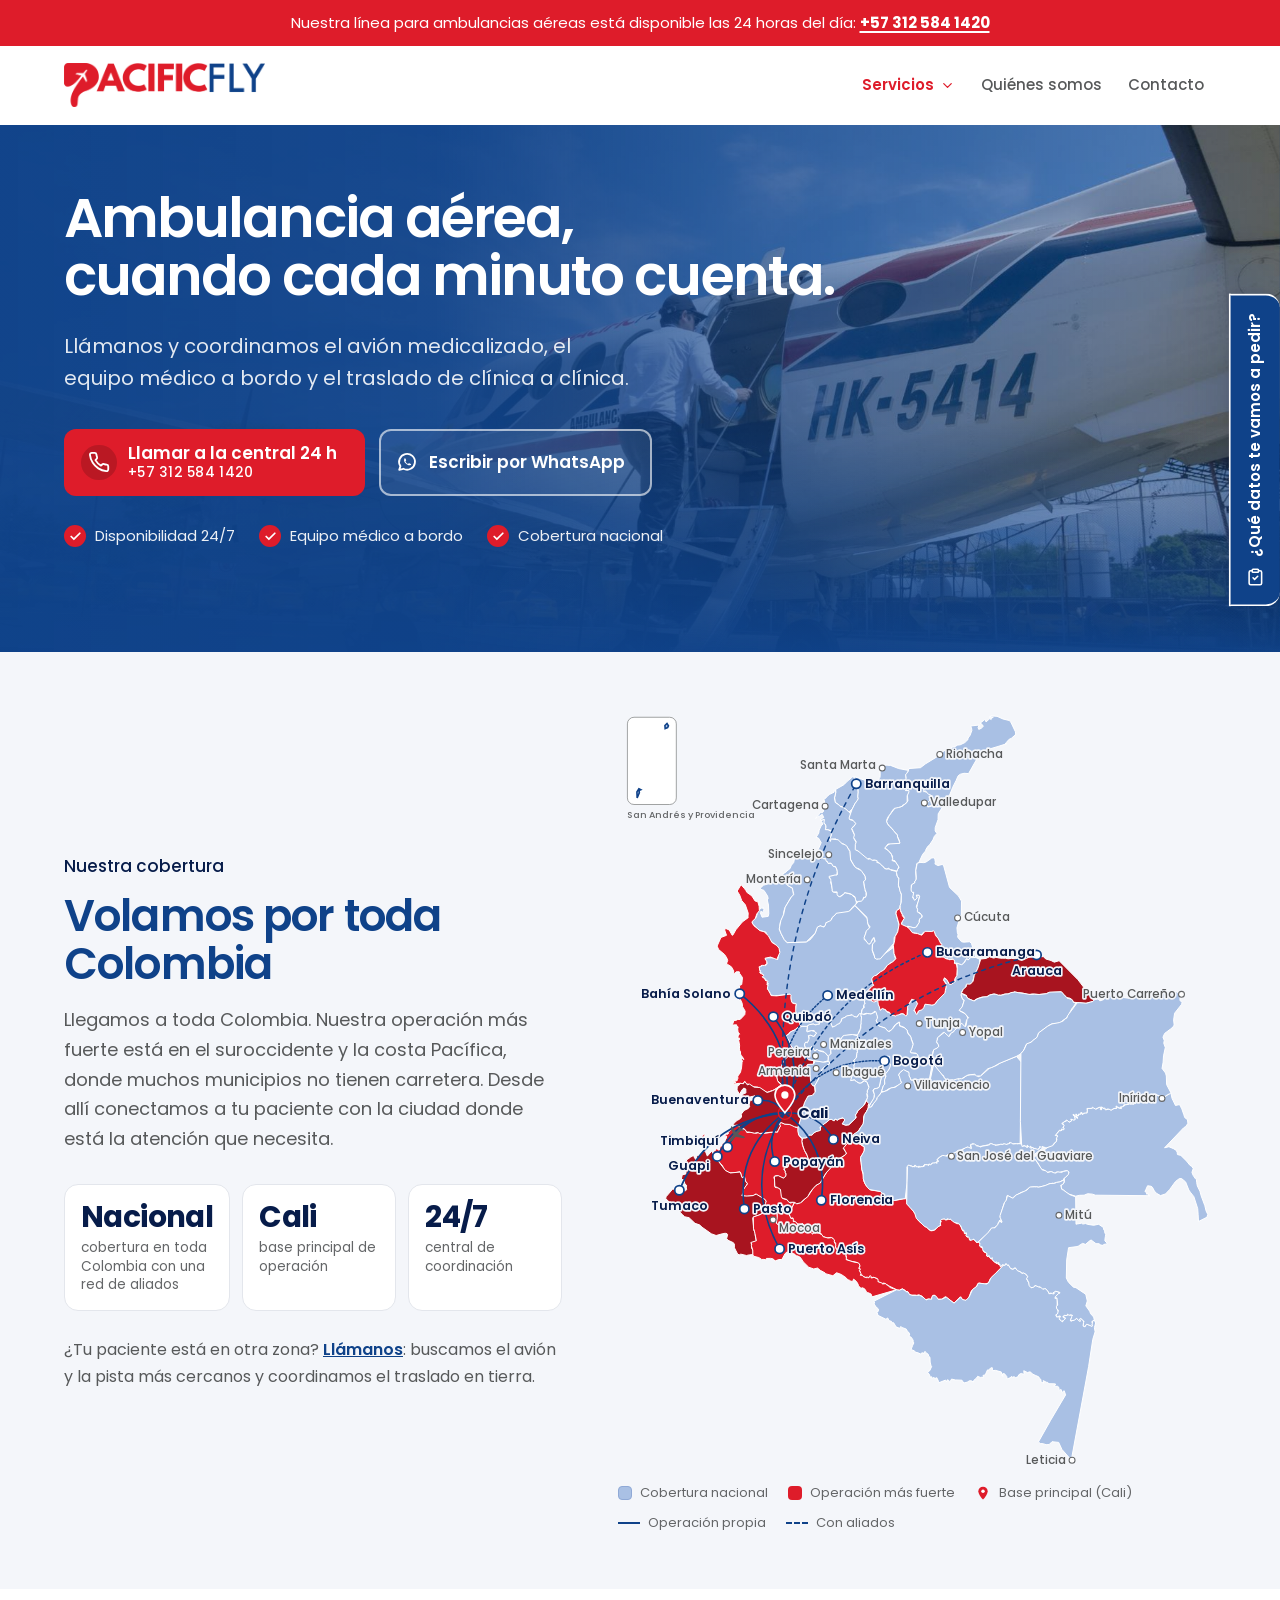
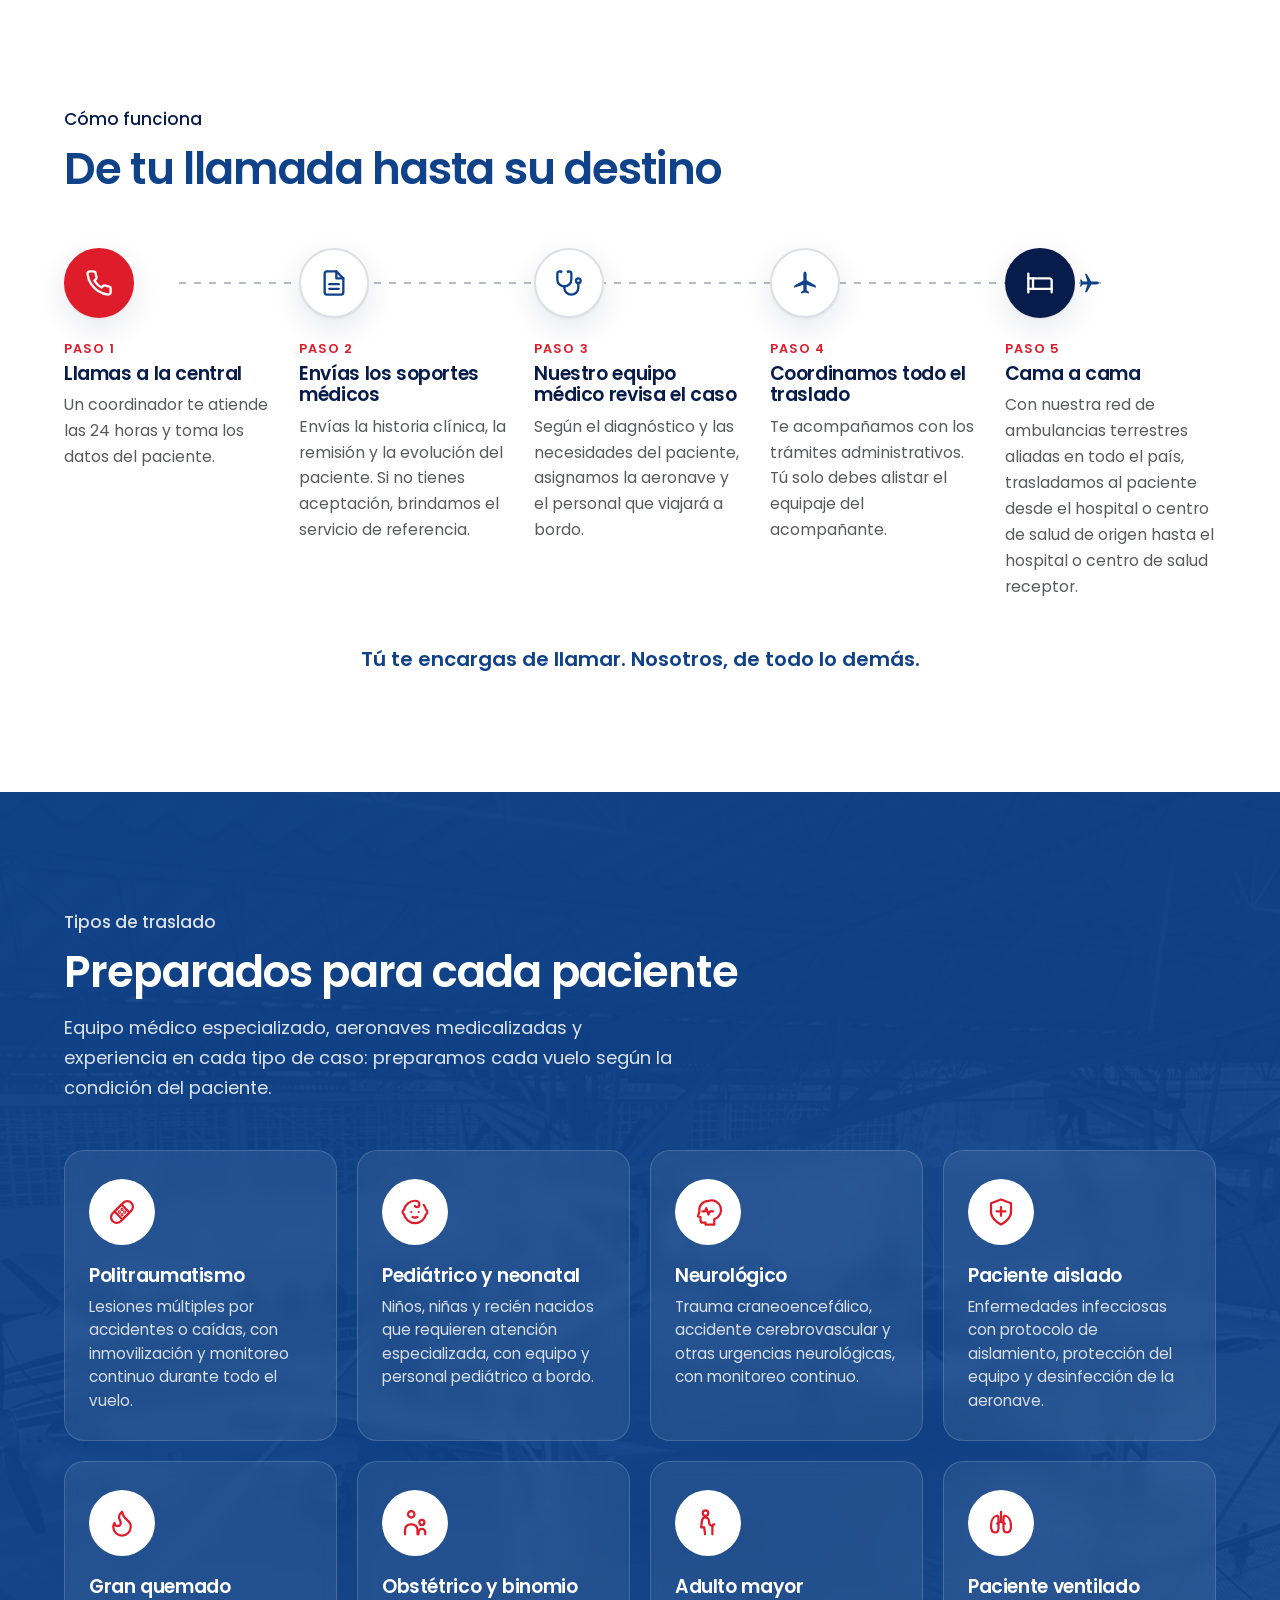
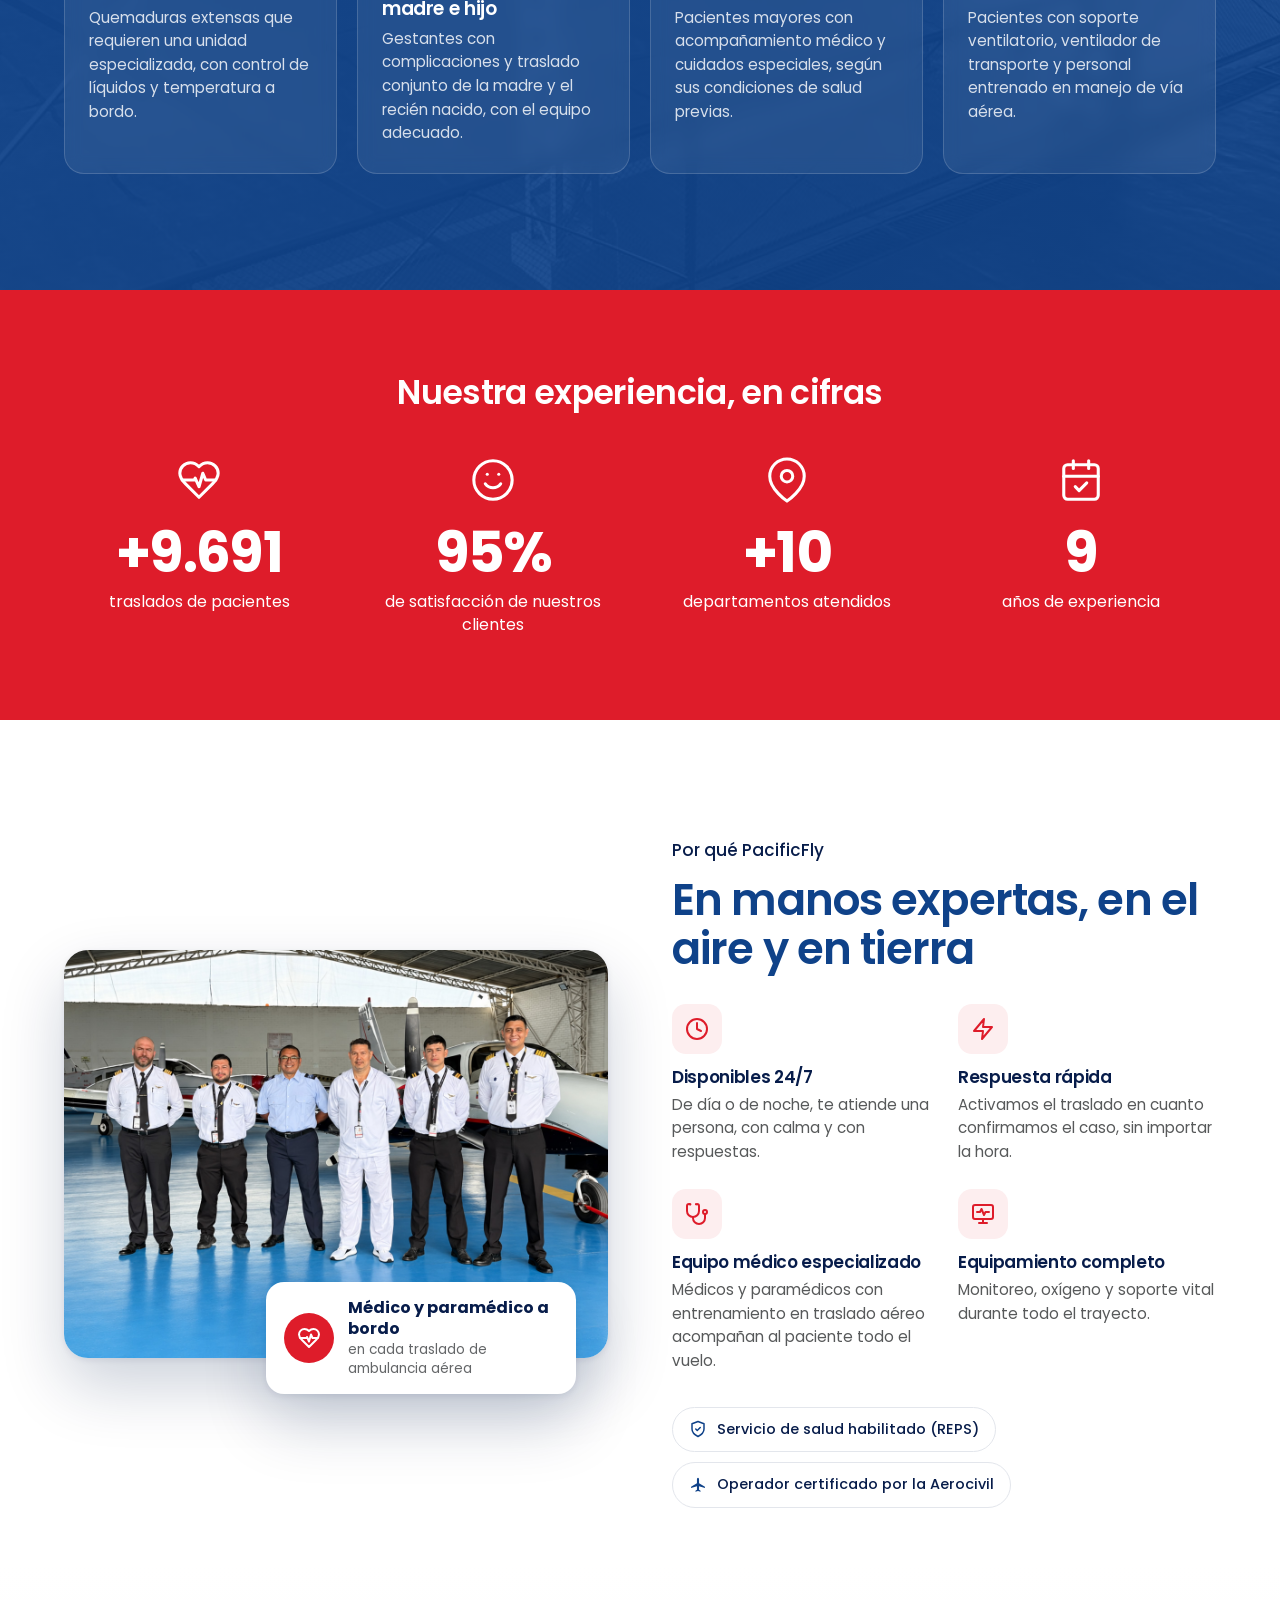
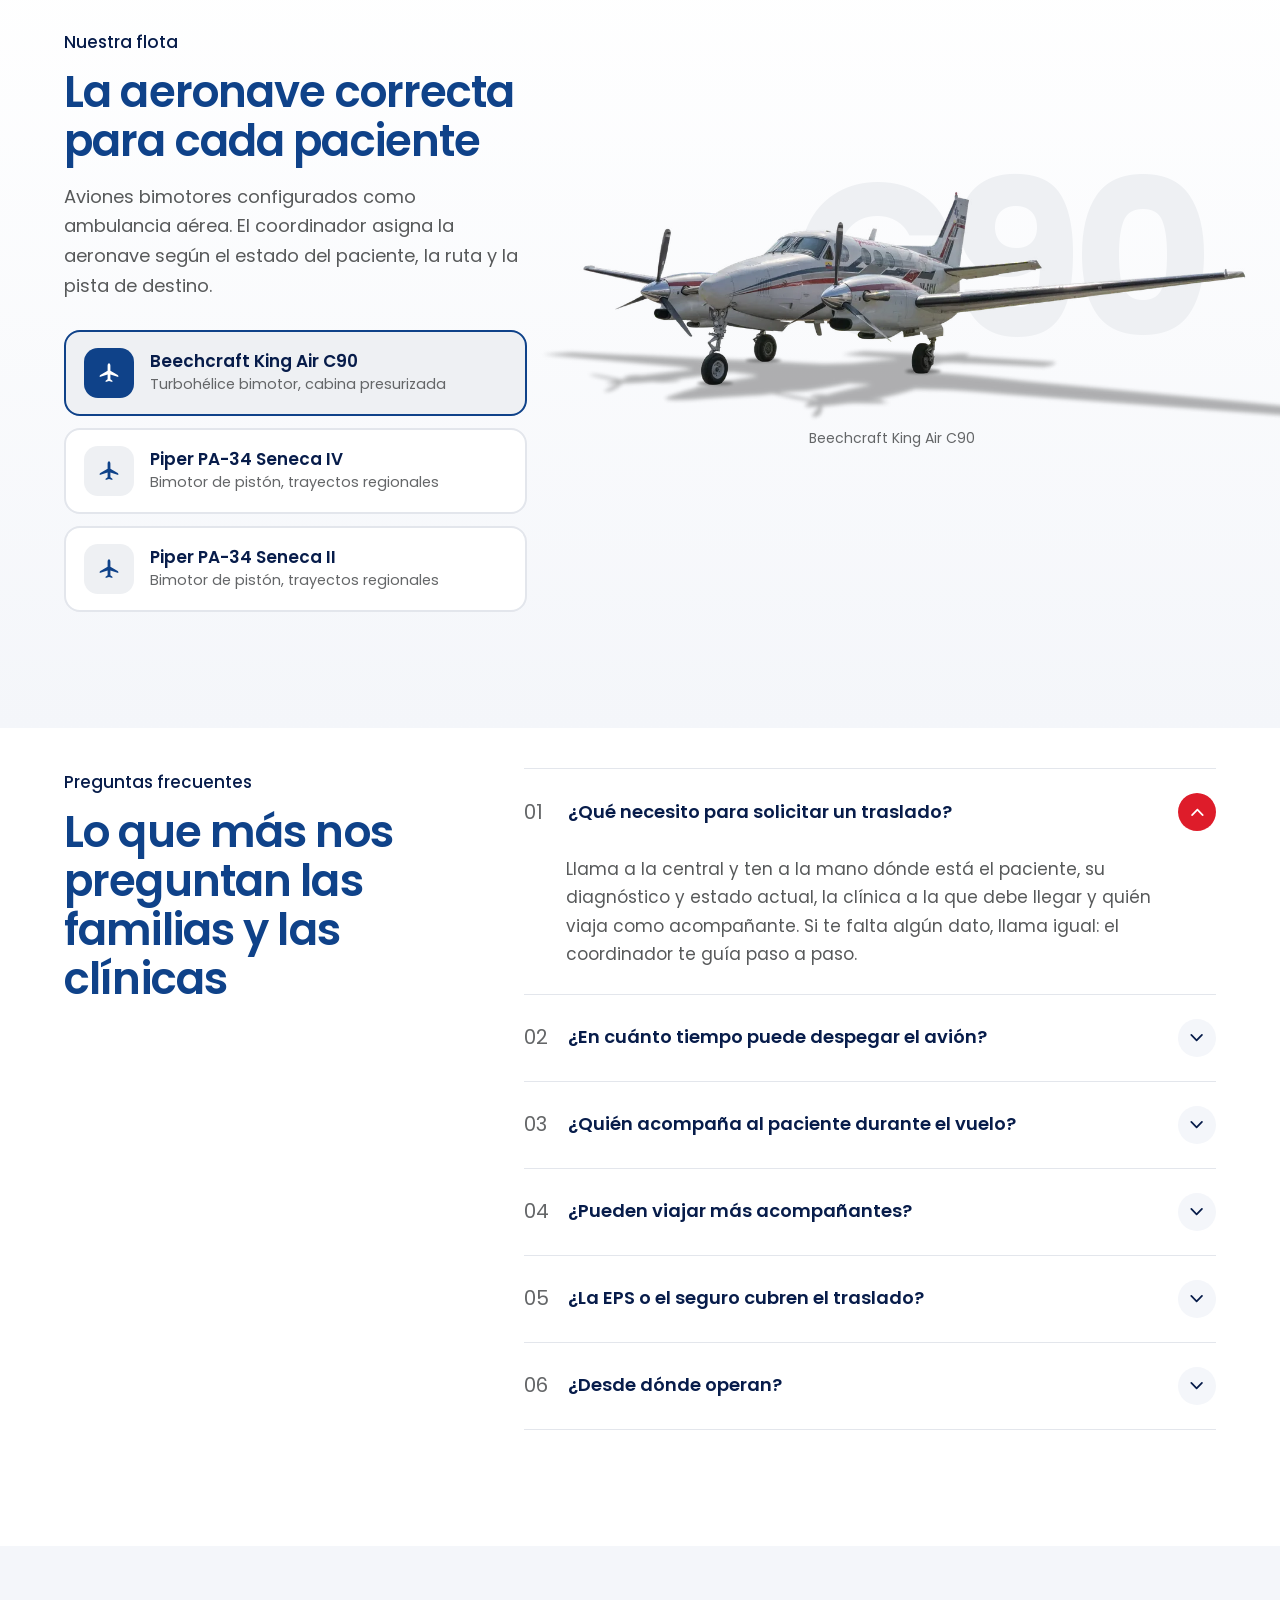
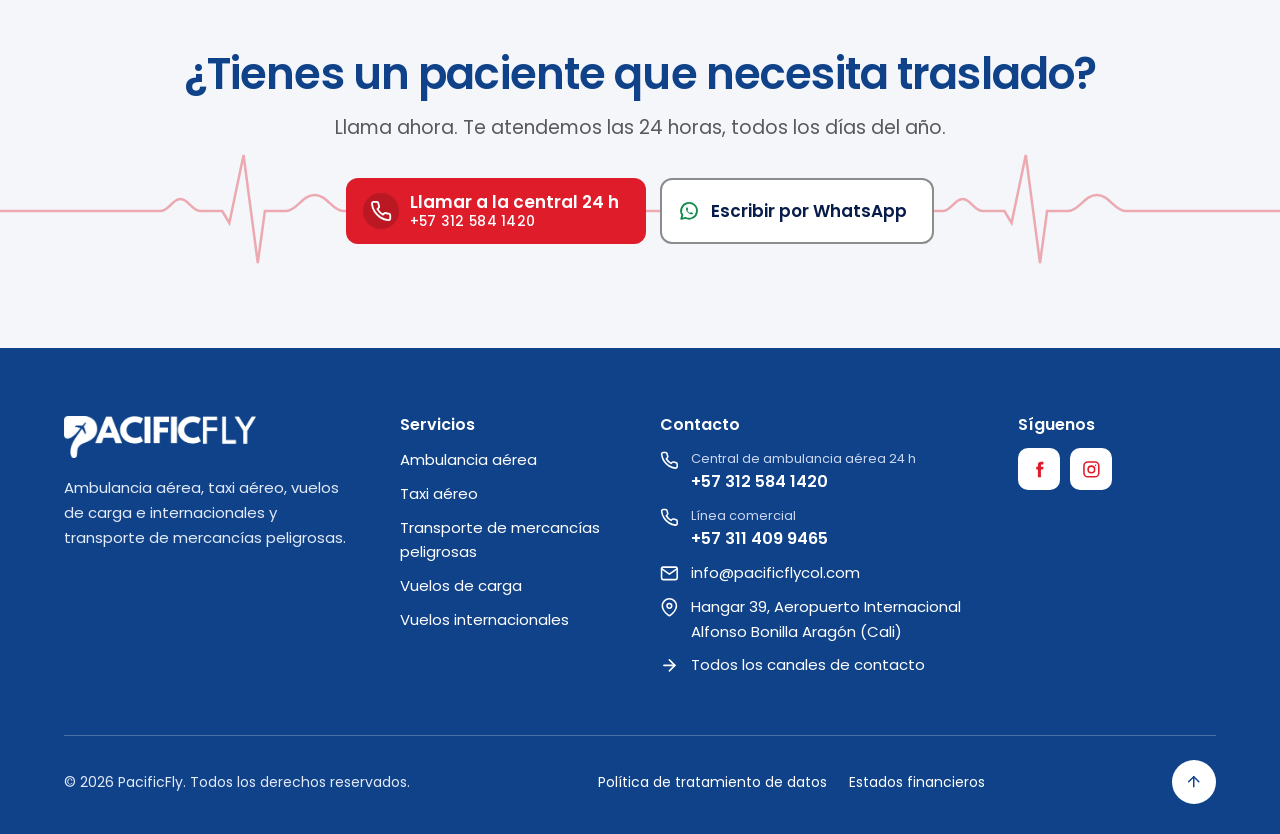
==== index.html @ 16eb0196 "Sitio de PacificFly, versión 7" ====
<!doctype html>
<html lang="es-CO">
<head>
<meta charset="utf-8">
<meta name="viewport" content="width=device-width, initial-scale=1, viewport-fit=cover">
<title>Ambulancia aérea 24 horas | PacificFly</title>
<meta name="description" content="Ambulancia aérea las 24 horas. Llama a la central y coordinamos el avión medicalizado, el equipo médico a bordo y el traslado de clínica a clínica.">
<meta name="theme-color" content="#0F4289">
<!-- SITIO, versión 7 (5 de octubre de 2026). Generado con _fuente/generar.py: no editar este archivo, editar _fuente/. -->
<link rel="stylesheet" href="assets/estilos.css">
<link rel="preload" as="image" href="assets/hero-abordaje.jpg">
<script>document.documentElement.classList.add('js')</script>
</head>
<body>
<script src="assets/iconos.js"></script>

<a class="saltar" href="#contenido">Saltar al contenido</a>

<div class="barra-urgencia" role="region" aria-label="Línea de ambulancias aéreas">
  <div class="contenedor barra-urgencia__in">
    <p><span class="largo">Nuestra línea para ambulancias aéreas está disponible las 24 horas del día: </span><span class="corto">Ambulancias aéreas 24 h: </span><a href="tel:+573125841420">+57 312 584 1420</a></p>
  </div>
</div>

<header class="cabecera">
  <div class="contenedor cabecera__in">
    <a class="logo" href="index.html" aria-label="PacificFly, inicio"><img src="assets/logo-pacificfly.png" alt="PacificFly" width="900" height="197"></a>
    <nav class="nav" aria-label="Principal">
      <div class="nav__grupo">
        <button class="nav__servicios nav__servicios--activo" type="button" aria-expanded="false" aria-controls="menu-servicios">Servicios<svg class="icono"><use href="#i-abajo"/></svg></button>
        <ul class="nav__desplegable" id="menu-servicios" hidden>
          <li><a href="index.html" aria-current="page">Ambulancia aérea</a></li>
          <li><a href="taxi-aereo.html">Taxi aéreo</a></li>
          <li><a href="mercancias-peligrosas.html">Mercancías peligrosas</a></li>
          <li><a href="vuelos-de-carga.html">Vuelos de carga</a></li>
          <li><a href="vuelos-internacionales.html">Vuelos internacionales</a></li>
        </ul>
      </div>
      <a href="index.html#nosotros">Quiénes somos</a>
      <a href="contacto.html">Contacto</a>
    </nav>
    <button class="menu-btn" type="button" aria-expanded="false" aria-controls="menu-movil" aria-label="Abrir menú"><svg class="icono"><use href="#i-menu"/></svg></button>
  </div>
  <div id="menu-movil" class="menu-movil" hidden>
    <nav class="contenedor" aria-label="Menú">
      <p class="menu-movil__titulo">Servicios</p>
      <a href="index.html" aria-current="page">Ambulancia aérea</a>
      <a href="taxi-aereo.html">Taxi aéreo</a>
      <a href="mercancias-peligrosas.html">Mercancías peligrosas</a>
      <a href="vuelos-de-carga.html">Vuelos de carga</a>
      <a href="vuelos-internacionales.html">Vuelos internacionales</a>
      <a href="index.html#nosotros">Quiénes somos</a>
      <a href="contacto.html">Contacto</a>
    </nav>
  </div>
</header>

<main id="contenido">

  <!-- 1. Hero: la acción es llamar -->
  <section class="hero oscuro" id="inicio" aria-labelledby="titulo-principal">
    <div class="hero__fondo" aria-hidden="true"></div>
    <div class="contenedor">
      <div class="hero__texto">
        <h1 id="titulo-principal">Ambulancia aérea,<br class="solo-escritorio"> cuando cada minuto cuenta.</h1>
        <p class="hero__lead">Llámanos y coordinamos el avión medicalizado, el equipo médico a bordo y el traslado de clínica a clínica.</p>
        <div class="hero__acciones">
          <a class="btn btn--llamar btn--xl" href="tel:+573125841420">
            <span class="timbre"><svg class="icono"><use href="#i-tel"/></svg></span>
            <span class="btn__txt"><span>Llamar a la central 24 h</span><small>+57 312 584 1420</small></span>
          </a>
          <a class="btn btn--wa btn--xl" href="https://wa.me/573125841420?text=Hola%2C%20necesito%20un%20traslado%20en%20ambulancia%20a%C3%A9rea." target="_blank" rel="noopener"><svg class="icono"><use href="#i-wa"/></svg>Escribir por WhatsApp</a>
        </div>
        <ul class="hero__garantias">
          <li><span class="check-circulo"><svg class="icono"><use href="#i-check"/></svg></span>Disponibilidad 24/7</li>
          <li><span class="check-circulo"><svg class="icono"><use href="#i-check"/></svg></span>Equipo médico a bordo</li>
          <li><span class="check-circulo"><svg class="icono"><use href="#i-check"/></svg></span>Cobertura nacional</li>
        </ul>
      </div>
    </div>
  </section>

  <!-- 3. Cobertura nacional -->
  <section class="seccion cobertura" id="cobertura" aria-labelledby="cobertura-titulo">
    <div class="contenedor cobertura__in">
      <div class="revelar">
        <p class="ceja">Nuestra cobertura</p>
        <h2 id="cobertura-titulo">Volamos por toda Colombia</h2>
        <p class="intro solo-web">Llegamos a toda Colombia. Nuestra operación más fuerte está en el suroccidente y la costa Pacífica, donde muchos municipios no tienen carretera. Desde allí conectamos a tu paciente con la ciudad donde está la atención que necesita.</p>
        <p class="intro solo-celular">Operamos en toda Colombia, con presencia estratégica en el suroccidente y la costa Pacífica. Conectamos territorios de difícil acceso con la atención médica que cada paciente necesita.</p>
        <p class="cobertura__zona" id="cobertura-zona" hidden></p>
        <dl class="cifras-mini solo-web">
          <div><dt>Nacional</dt><dd>cobertura en toda Colombia con una red de aliados</dd></div>
          <div><dt>Cali</dt><dd>base principal de operación</dd></div>
          <div><dt>24/7</dt><dd>central de coordinación</dd></div>
        </dl>
        <p class="cobertura__cta">¿Tu paciente está en otra zona? <a href="tel:+573125841420">Llámanos</a>: buscamos el avión y la pista más cercanos y coordinamos el traslado en tierra.</p>
      </div>
      <figure class="mapa" id="mapa">
        <svg id="mapa-svg" role="img" aria-labelledby="mapa-desc"><desc id="mapa-desc">Mapa de Colombia, con San Andrés y Providencia en un recuadro: cobertura en todo el país en azul claro, con las 32 capitales departamentales; en rojo los departamentos de operación más fuerte, la base principal en Cali, líneas sólidas hacia las ciudades de operación propia y líneas punteadas hacia las ciudades que se atienden con aliados.</desc></svg>
        <figcaption class="leyenda">
          <span><i class="muestra muestra--cobertura"></i>Cobertura nacional</span>
          <span><i class="muestra" style="background:var(--rojo)"></i>Operación más fuerte</span>
          <span><svg class="muestra--pin" viewBox="0 0 24 24" aria-hidden="true"><path d="M12 22s-7-7.2-7-12.5a7 7 0 0 1 14 0C19 14.8 12 22 12 22z"/><circle cx="12" cy="9.5" r="2.6" fill="#fff"/></svg>Base principal (Cali)</span>
          <span><i class="muestra muestra--linea"></i>Operación propia</span>
          <span><i class="muestra muestra--linea muestra--punteada"></i>Con aliados</span>
        </figcaption>
      </figure>
    </div>
  </section>

  <!-- 4. Cómo funciona: cinco pasos -->
  <section class="seccion" id="como-funciona" aria-labelledby="proceso-titulo">
    <div class="contenedor">
      <div class="revelar">
        <p class="ceja">Cómo funciona</p>
        <h2 id="proceso-titulo">De tu llamada hasta su destino</h2>
      </div>
      <div class="pasos revelar" style="--n:5">
        <div class="pasos__ruta" aria-hidden="true"><svg class="pasos__avion"><use href="#i-avion"/></svg></div>
        <div class="pasos__progreso" aria-hidden="true"></div>
        <ol class="pasos__lista">
          <li class="paso"><span class="paso__icono"><svg class="icono"><use href="#i-tel"/></svg></span><span class="paso__num">PASO 1</span><h3>Llamas a la central</h3><p>Un coordinador te atiende las 24 horas y toma los datos del paciente.</p></li>
          <li class="paso"><span class="paso__icono"><svg class="icono"><use href="#i-documento"/></svg></span><span class="paso__num">PASO 2</span><h3>Envías los soportes médicos</h3><p>Envías la historia clínica, la remisión y la evolución del paciente. Si no tienes aceptación, brindamos el servicio de referencia.</p></li>
          <li class="paso"><span class="paso__icono"><svg class="icono"><use href="#i-estetoscopio"/></svg></span><span class="paso__num">PASO 3</span><h3>Nuestro equipo médico revisa el caso</h3><p>Según el diagnóstico y las necesidades del paciente, asignamos la aeronave y el personal que viajará a bordo.</p></li>
          <li class="paso"><span class="paso__icono"><svg class="icono"><use href="#i-avion"/></svg></span><span class="paso__num">PASO 4</span><h3>Coordinamos todo el traslado</h3><p>Te acompañamos con los trámites administrativos. Tú solo debes alistar el equipaje del acompañante.</p></li>
          <li class="paso"><span class="paso__icono"><svg class="icono"><use href="#i-cama"/></svg></span><span class="paso__num">PASO 5</span><h3>Cama a cama</h3><p>Con nuestra red de ambulancias terrestres aliadas en todo el país, trasladamos al paciente desde el hospital o centro de salud de origen hasta el hospital o centro de salud receptor.</p></li>
        </ol>
      </div>
      <p class="pasos__cierre revelar">Tú te encargas de llamar. Nosotros, de todo lo demás.</p>
    </div>
  </section>

  <!-- 5. Tipos de traslado: ocho tarjetas; en celular, carrusel deslizable -->
  <section class="seccion tipos oscuro" id="tipos" aria-labelledby="tipos-titulo">
    <div class="tipos__fondo" aria-hidden="true"></div>
    <div class="contenedor">
      <div class="revelar">
        <p class="ceja ceja--clara">Tipos de traslado</p>
        <h2 id="tipos-titulo">Preparados para cada paciente</h2>
        <p class="intro">Equipo médico especializado, aeronaves medicalizadas y experiencia en cada tipo de caso: preparamos cada vuelo según la condición del paciente.</p>
      </div>
      <ul class="tipos__grid revelar" id="tipos-lista" aria-label="Tipos de traslado">
        <li class="tipo"><span class="tipo__icono"><svg class="icono"><use href="#i-curita"/></svg></span><h3>Politraumatismo</h3><p>Lesiones múltiples por accidentes o caídas, con inmovilización y monitoreo continuo durante todo el vuelo.</p></li>
        <li class="tipo"><span class="tipo__icono"><svg class="icono"><use href="#i-bebe"/></svg></span><h3>Pediátrico y neonatal</h3><p>Niños, niñas y recién nacidos que requieren atención especializada, con equipo y personal pediátrico a bordo.</p></li>
        <li class="tipo"><span class="tipo__icono"><svg class="icono"><use href="#i-cerebro"/></svg></span><h3>Neurológico</h3><p>Trauma craneoencefálico, accidente cerebrovascular y otras urgencias neurológicas, con monitoreo continuo.</p></li>
        <li class="tipo"><span class="tipo__icono"><svg class="icono"><use href="#i-aislado"/></svg></span><h3>Paciente aislado</h3><p>Enfermedades infecciosas con protocolo de aislamiento, protección del equipo y desinfección de la aeronave.</p></li>
        <li class="tipo"><span class="tipo__icono"><svg class="icono"><use href="#i-llama"/></svg></span><h3>Gran quemado</h3><p>Quemaduras extensas que requieren una unidad especializada, con control de líquidos y temperatura a bordo.</p></li>
        <li class="tipo"><span class="tipo__icono"><svg class="icono"><use href="#i-binomio"/></svg></span><h3>Obstétrico y binomio madre e hijo</h3><p>Gestantes con complicaciones y traslado conjunto de la madre y el recién nacido, con el equipo adecuado.</p></li>
        <li class="tipo"><span class="tipo__icono"><svg class="icono"><use href="#i-mayor"/></svg></span><h3>Adulto mayor</h3><p>Pacientes mayores con acompañamiento médico y cuidados especiales, según sus condiciones de salud previas.</p></li>
        <li class="tipo"><span class="tipo__icono"><svg class="icono"><use href="#i-pulmones"/></svg></span><h3>Paciente ventilado</h3><p>Pacientes con soporte ventilatorio, ventilador de transporte y personal entrenado en manejo de vía aérea.</p></li>
      </ul>
      <div class="tipos__controles"><button class="tipos__btn" type="button" data-dir="-1" aria-label="Ver el tipo anterior"><svg class="icono"><use href="#i-volver"/></svg></button><span class="tipos__contador" aria-live="polite">1 de 8</span><button class="tipos__btn" type="button" data-dir="1" aria-label="Ver el tipo siguiente"><svg class="icono"><use href="#i-flecha"/></svg></button></div>
    </div>
  </section>

  <!-- 6. Indicadores -->
  <section class="indicadores" aria-labelledby="indicadores-titulo">
    <div class="contenedor">
      <h2 id="indicadores-titulo">Nuestra experiencia, en cifras</h2>
      <ul class="indicadores__grid">
        <li class="indicador"><svg class="icono"><use href="#i-pulso"/></svg><strong data-contar="10000" data-prefijo="+">+10.000</strong><span>traslados de pacientes</span></li>
        <li class="indicador"><svg class="icono"><use href="#i-sonrisa"/></svg><strong data-contar="98" data-sufijo="%">98%</strong><span>de satisfacción de nuestros clientes</span></li>
        <li class="indicador"><svg class="icono"><use href="#i-pin"/></svg><strong data-contar="10" data-prefijo="+">+10</strong><span>departamentos atendidos</span></li>
        <li class="indicador"><svg class="icono"><use href="#i-calendario"/></svg><strong data-contar="9">9</strong><span>años de experiencia</span></li>
      </ul>
    </div>
  </section>

  <!-- 7. Por qué PacificFly: en escritorio, foto a la izquierda y promesas a la derecha; en celular se apila -->
  <section class="seccion" id="nosotros" aria-labelledby="porque-titulo">
    <div class="contenedor porque__in">
      <div class="porque__cabeza revelar">
        <p class="ceja">Por qué PacificFly</p>
        <h2 id="porque-titulo">En manos expertas, en el aire y en tierra</h2>
      </div>
      <figure class="porque__foto revelar">
        <img src="assets/tripulacion.jpg" alt="Tripulación de PacificFly con uniforme, en el hangar frente a una de las aeronaves" loading="lazy" width="1200" height="900">
        <figcaption class="porque__sello">
          <span class="icono-caja"><svg class="icono"><use href="#i-pulso"/></svg></span>
          <span class="sello__txt"><strong>Médico y paramédico a bordo</strong><span>en cada traslado de ambulancia aérea</span></span>
        </figcaption>
      </figure>
      <div class="porque__cuerpo revelar">
        <ul class="razones">
          <li class="razon"><span class="icono-caja"><svg class="icono"><use href="#i-reloj"/></svg></span><h3>Disponibles 24/7</h3><p>De día o de noche, te atiende una persona, con calma y con respuestas.</p></li>
          <li class="razon"><span class="icono-caja"><svg class="icono"><use href="#i-rayo"/></svg></span><h3>Respuesta rápida</h3><p>Activamos el traslado en cuanto confirmamos el caso, sin importar la hora.</p></li>
          <li class="razon"><span class="icono-caja"><svg class="icono"><use href="#i-estetoscopio"/></svg></span><h3>Equipo médico especializado</h3><p>Médicos y paramédicos con entrenamiento en traslado aéreo acompañan al paciente todo el vuelo.</p></li>
          <li class="razon"><span class="icono-caja"><svg class="icono"><use href="#i-monitor"/></svg></span><h3>Equipamiento completo</h3><p>Monitoreo, oxígeno y soporte vital durante todo el trayecto.</p></li>
        </ul>
        <ul class="credenciales">
          <li><svg class="icono"><use href="#i-escudo"/></svg>Servicio de salud habilitado (REPS)</li>
          <li><svg class="icono"><use href="#i-avion"/></svg>Operador certificado por la Aerocivil</li>
        </ul>
      </div>
    </div>
  </section>

  <!-- 8. Flota: la imagen cambia con el avión seleccionado -->
  <section class="seccion flota" id="flota" aria-labelledby="flota-titulo">
    <div class="contenedor flota__in">
      <div class="revelar">
        <p class="ceja">Nuestra flota</p>
        <h2 id="flota-titulo">La aeronave correcta para cada paciente</h2>
        <p class="intro">Aviones bimotores configurados como ambulancia aérea. El coordinador asigna la aeronave según el estado del paciente, la ruta y la pista de destino.</p>
        <div class="flota__lista" role="tablist" aria-label="Aeronaves de la flota">
          <button class="flota__tab" type="button" role="tab" id="tab-c90" aria-selected="true" aria-controls="flota-panel" data-imagen="assets/king-air-c90.webp" data-alt="Beechcraft King Air C90 de PacificFly en plataforma" data-marca="C90" data-nombre="Beechcraft King Air C90"><span class="icono-caja"><svg class="icono"><use href="#i-avion"/></svg></span><span><strong>Beechcraft King Air C90</strong><small>Turbohélice bimotor, cabina presurizada</small></span></button>
          <button class="flota__tab" type="button" role="tab" id="tab-seneca4" aria-selected="false" tabindex="-1" aria-controls="flota-panel" data-imagen="assets/seneca-iv.webp" data-alt="Piper PA-34 Seneca IV de PacificFly en plataforma" data-marca="IV" data-nombre="Piper PA-34 Seneca IV"><span class="icono-caja"><svg class="icono"><use href="#i-avion"/></svg></span><span><strong>Piper PA-34 Seneca IV</strong><small>Bimotor de pistón, trayectos regionales</small></span></button>
          <button class="flota__tab" type="button" role="tab" id="tab-seneca2" aria-selected="false" tabindex="-1" aria-controls="flota-panel" data-imagen="assets/seneca-ii.jpg" data-estudio="si" data-alt="Piper PA-34 Seneca II de PacificFly, matrícula HK-5011" data-marca="II" data-nombre="Piper PA-34 Seneca II"><span class="icono-caja"><svg class="icono"><use href="#i-avion"/></svg></span><span><strong>Piper PA-34 Seneca II</strong><small>Bimotor de pistón, trayectos regionales</small></span></button>
        </div>
      </div>
      <figure class="flota__img revelar" id="flota-panel" role="tabpanel" aria-labelledby="tab-c90" data-marca="C90">
        <img class="flota__foto" id="flota-foto" src="assets/king-air-c90.webp" alt="Beechcraft King Air C90 de PacificFly en plataforma" loading="lazy" width="1300" height="391">
        <div class="flota__pendiente" id="flota-pendiente" hidden><svg class="icono"><use href="#i-avion"/></svg><p>Foto pendiente<strong id="flota-pendiente-nombre"></strong></p></div>
        <figcaption id="flota-pie">Beechcraft King Air C90</figcaption>
      </figure>
    </div>
  </section>

  <!-- 9. Preguntas frecuentes -->
  <section class="seccion" id="preguntas" aria-labelledby="faq-titulo" style="padding-top:40px">
    <div class="contenedor faq__in">
      <div class="faq__intro revelar">
        <p class="ceja">Preguntas frecuentes</p>
        <h2 id="faq-titulo">Lo que más nos preguntan las familias y las clínicas</h2>
      </div>
      <div class="acordeon revelar">
        <div class="acordeon__item"><h3><button class="acordeon__btn" type="button" aria-expanded="true" aria-controls="r1" id="p1"><span class="acordeon__num">01</span><span class="acordeon__txt">¿Qué necesito para solicitar un traslado?</span><span class="acordeon__flecha"><svg class="icono"><use href="#i-abajo"/></svg></span></button></h3>
          <div class="acordeon__panel" id="r1" role="region" aria-labelledby="p1"><p>Llama a la central y ten a la mano dónde está el paciente, su diagnóstico y estado actual, la clínica a la que debe llegar y quién viaja como acompañante. Si te falta algún dato, llama igual: el coordinador te guía paso a paso.</p></div></div>
        <div class="acordeon__item"><h3><button class="acordeon__btn" type="button" aria-expanded="false" aria-controls="r2" id="p2"><span class="acordeon__num">02</span><span class="acordeon__txt">¿En cuánto tiempo puede despegar el avión?</span><span class="acordeon__flecha"><svg class="icono"><use href="#i-abajo"/></svg></span></button></h3>
          <div class="acordeon__panel" id="r2" role="region" aria-labelledby="p2" hidden><p>Depende de la ruta, del estado del paciente y de las condiciones de vuelo y de la pista. Cuando llamas, el coordinador revisa tu caso y te da un tiempo estimado concreto.</p></div></div>
        <div class="acordeon__item"><h3><button class="acordeon__btn" type="button" aria-expanded="false" aria-controls="r3" id="p3"><span class="acordeon__num">03</span><span class="acordeon__txt">¿Quién acompaña al paciente durante el vuelo?</span><span class="acordeon__flecha"><svg class="icono"><use href="#i-abajo"/></svg></span></button></h3>
          <div class="acordeon__panel" id="r3" role="region" aria-labelledby="p3" hidden><p>El paciente siempre viaja con un familiar o un acompañante responsable. A bordo lo atiende además un equipo médico con entrenamiento en traslado aéreo, que lo monitorea desde la clínica de origen hasta la de destino.</p></div></div>
        <div class="acordeon__item"><h3><button class="acordeon__btn" type="button" aria-expanded="false" aria-controls="r4" id="p4"><span class="acordeon__num">04</span><span class="acordeon__txt">¿Pueden viajar más acompañantes?</span><span class="acordeon__flecha"><svg class="icono"><use href="#i-abajo"/></svg></span></button></h3>
          <div class="acordeon__panel" id="r4" role="region" aria-labelledby="p4" hidden><p>Un acompañante viaja siempre. Si pueden ir más personas depende de la aeronave y del estado del paciente; el coordinador te lo confirma al organizar el vuelo.</p></div></div>
        <div class="acordeon__item"><h3><button class="acordeon__btn" type="button" aria-expanded="false" aria-controls="r5" id="p5"><span class="acordeon__num">05</span><span class="acordeon__txt">¿La EPS o el seguro cubren el traslado?</span><span class="acordeon__flecha"><svg class="icono"><use href="#i-abajo"/></svg></span></button></h3>
          <div class="acordeon__panel" id="r5" role="region" aria-labelledby="p5" hidden><p>Depende del plan y de la autorización de la EPS o de la aseguradora. Atendemos traslados autorizados por EPS y aseguradoras, y también traslados particulares. El coordinador te orienta sobre el trámite.</p></div></div>
        <div class="acordeon__item"><h3><button class="acordeon__btn" type="button" aria-expanded="false" aria-controls="r6" id="p6"><span class="acordeon__num">06</span><span class="acordeon__txt">¿Desde dónde operan?</span><span class="acordeon__flecha"><svg class="icono"><use href="#i-abajo"/></svg></span></button></h3>
          <div class="acordeon__panel" id="r6" role="region" aria-labelledby="p6" hidden><p>Nuestra base principal está en el hangar 39 del Aeropuerto Internacional Alfonso Bonilla Aragón, que sirve a Cali, y volamos a toda Colombia.</p></div></div>
      </div>
    </div>
  </section>

  <!-- 10. Llamado final -->
  <section class="final" aria-labelledby="final-titulo">
    <div class="contenedor revelar">
      <h2 id="final-titulo">¿Tienes un paciente que necesita traslado?</h2>
      <p>Llama ahora. Te atendemos las 24 horas, todos los días del año.</p>
      <div class="final__acciones">
        <svg class="final__linea" viewBox="0 0 1440 120" preserveAspectRatio="none" aria-hidden="true" focusable="false"><path d="M0 60 H180 C190 60 194 48 203 48 C212 48 216 60 226 60 H242 L250 60 L258 72 L274 4 L290 112 L298 60 H322 C334 60 340 44 354 44 C368 44 374 60 386 60 H1060 C1070 60 1074 48 1083 48 C1092 48 1096 60 1106 60 H1122 L1130 60 L1138 72 L1154 4 L1170 112 L1178 60 H1202 C1214 60 1220 44 1234 44 C1248 44 1254 60 1266 60 H1440" fill="none" stroke="#DE1C2A" stroke-width="2.5" vector-effect="non-scaling-stroke"/></svg>
        <a class="btn btn--llamar btn--xl" href="tel:+573125841420"><span class="timbre"><svg class="icono"><use href="#i-tel"/></svg></span><span class="btn__txt"><span>Llamar a la central 24 h</span><small>+57 312 584 1420</small></span></a>
        <a class="btn btn--wa-claro btn--xl" href="https://wa.me/573125841420?text=Hola%2C%20necesito%20un%20traslado%20en%20ambulancia%20a%C3%A9rea." target="_blank" rel="noopener"><svg class="icono"><use href="#i-wa"/></svg>Escribir por WhatsApp</a>
      </div>
    </div>
  </section>
</main>

<footer class="pie">
  <div class="contenedor">
    <div class="pie__grid">
      <div class="pie__marca">
        <img src="assets/logo-pacificfly-blanco.png" alt="PacificFly" width="900" height="197" loading="lazy">
        <p>Ambulancia aérea, taxi aéreo, vuelos de carga e internacionales y transporte de mercancías peligrosas.</p>
      </div>
      <div>
        <h2>Servicios</h2>
        <ul>
          <li><a href="index.html">Ambulancia aérea</a></li>
          <li><a href="taxi-aereo.html">Taxi aéreo</a></li>
          <li><a href="mercancias-peligrosas.html">Transporte de mercancías peligrosas</a></li>
          <li><a href="vuelos-de-carga.html">Vuelos de carga</a></li>
          <li><a href="vuelos-internacionales.html">Vuelos internacionales</a></li>
        </ul>
      </div>
      <div>
        <h2>Contacto</h2>
        <ul class="pie__contacto">
          <li><svg class="icono"><use href="#i-tel"/></svg><span><span class="pie__etq">Central de ambulancia aérea 24 h</span><a class="pie__tel" href="tel:+573125841420">+57 312 584 1420</a></span></li>
          <li><svg class="icono"><use href="#i-tel"/></svg><span><span class="pie__etq">Línea comercial</span><a class="pie__tel" href="tel:+573114099465">+57 311 409 9465</a></span></li>
          <li><svg class="icono"><use href="#i-correo"/></svg><a href="mailto:info@pacificflycol.com">info@pacificflycol.com</a></li>
          <li><svg class="icono"><use href="#i-pin"/></svg><span>Hangar 39, Aeropuerto Internacional Alfonso Bonilla Aragón (Cali)</span></li>
          <li><svg class="icono"><use href="#i-flecha"/></svg><a href="contacto.html">Todos los canales de contacto</a></li>
        </ul>
      </div>
      <div>
        <h2>Síguenos</h2>
        <div class="redes">
          <a href="#" aria-label="PacificFly en Facebook"><svg class="icono"><use href="#i-fb"/></svg></a>
          <a href="#" aria-label="PacificFly en Instagram"><svg class="icono"><use href="#i-ig"/></svg></a>
        </div>
      </div>
    </div>
    <div class="pie__base">
      <p>© <span id="anio">2026</span> PacificFly. Todos los derechos reservados.</p>
      <nav class="pie__legal" aria-label="Información legal">
        <a href="politica-de-datos.html">Política de tratamiento de datos</a>
        <a href="#">Estados financieros</a>
      </nav>
      <a class="subir" href="#inicio" aria-label="Volver arriba"><svg class="icono"><use href="#i-arriba"/></svg></a>
    </div>
  </div>
</footer>

<!-- Widget lateral: lo que conviene tener a la mano, se muestra u oculta a pedido -->
<aside class="ayuda" aria-label="Qué datos te vamos a pedir">
  <button class="ayuda__boton" type="button" aria-expanded="false" aria-controls="ayuda-panel"><svg class="icono"><use href="#i-lista"/></svg><span>¿Qué datos te vamos a pedir?</span></button>
  <div class="ayuda__panel" id="ayuda-panel" hidden>
    <div class="ayuda__cabeza">
      <h2 id="ayuda-titulo" tabindex="-1">Mientras marcas, ten a la mano:</h2>
      <button class="ayuda__cerrar" type="button" aria-label="Ocultar la lista"><svg class="icono"><use href="#i-cerrar"/></svg></button>
    </div>
    <p class="ayuda__sub">Datos necesarios para el proceso de referencia</p>
    <ul class="checklist">
      <li><svg class="icono"><use href="#i-check"/></svg><span><strong>Ubicación del paciente:</strong> ciudad y nombre de la clínica o del hospital.</span></li>
      <li><svg class="icono"><use href="#i-check"/></svg><span><strong>Estado del paciente:</strong> diagnóstico, condición actual y uso de oxígeno, ventilador o incubadora.</span></li>
      <li><svg class="icono"><use href="#i-check"/></svg><span><strong>Historia clínica:</strong> documento actualizado del paciente.</span></li>
      <li><svg class="icono"><use href="#i-check"/></svg><span><strong>Destino del paciente:</strong> ciudad y clínica receptora, confirmación de aceptación y código correspondiente.</span></li>
      <li><svg class="icono"><use href="#i-check"/></svg><span><strong>Documentos:</strong> identificación y datos de la EPS o aseguradora del paciente, además de la documentación del acompañante.</span></li>
    </ul>
    <p class="tener__nota">¿Te falta algún dato? Llama de todos modos. Nuestro equipo de referencia te orientará durante el proceso.</p>
  </div>
</aside>

<nav class="barra-movil" aria-label="Contacto rápido">
  <a class="btn btn--llamar" href="tel:+573125841420"><svg class="icono"><use href="#i-tel"/></svg>Llamar 24 h</a>
  <a class="btn btn--wa-claro" href="https://wa.me/573125841420?text=Hola%2C%20necesito%20un%20traslado%20en%20ambulancia%20a%C3%A9rea." target="_blank" rel="noopener"><svg class="icono"><use href="#i-wa"/></svg>WhatsApp</a>
</nav>

<script src="assets/mapa-colombia.js"></script>
<script src="assets/app.js"></script>
</body>
</html>
---- assets/estilos.css ----
/* PacificFly — estilos compartidos de la propuesta (versión 6, 5 de octubre de 2026).
   Marca: rojo #DE1C2A y azul #0F4289 en títulos, fondos y acciones. Secundarios (navy #071C4A,
   grises, blanco y rojos cercanos) solo en textos secundarios, detalles y títulos pequeños.
   Tipografía: Poppins, de los archivos que entregó la marca (assets/fuentes). */
@font-face{font-family:'Poppins';font-style:normal;font-weight:400;font-display:swap;src:url(fuentes/poppins-regular.woff2) format('woff2')}
@font-face{font-family:'Poppins';font-style:normal;font-weight:500;font-display:swap;src:url(fuentes/poppins-medium.woff2) format('woff2')}
@font-face{font-family:'Poppins';font-style:normal;font-weight:600;font-display:swap;src:url(fuentes/poppins-semibold.woff2) format('woff2')}
@font-face{font-family:'Poppins';font-style:normal;font-weight:700;font-display:swap;src:url(fuentes/poppins-bold.woff2) format('woff2')}
:root{
  --rojo:#DE1C2A; --rojo-osc:#B81622; --rojo-tinte:#FDEEEF; --rojo-mapa:#A8141F;
  --azul:#0F4289; --navy:#071C4A;
  --gris-50:#EEF0F3; --gris-100:#DCDFE5; --gris-claro:#DCE0E7; --gris-mapa:#CDD1D8; --azul-mapa:#A9C0E4;
  --gris:#57595A; --gris-2:#646668; --gris-borde:#8A8C8D; --gris-linea:#E3E6EC; --fondo:#F4F6FA;
  --verde-wa:#128C4A;
  --sombra:0 1px 2px rgba(7,28,74,.06),0 10px 30px rgba(7,28,74,.10);
  --sombra-alta:0 2px 6px rgba(7,28,74,.08),0 28px 64px rgba(7,28,74,.20);
}
*,*::before,*::after{box-sizing:border-box}
[hidden]{display:none!important}
html{scroll-behavior:smooth;-webkit-text-size-adjust:100%;scroll-padding-top:140px}
body{margin:0;font-family:'Poppins',system-ui,-apple-system,'Segoe UI',Roboto,Arial,sans-serif;font-size:1.0625rem;line-height:1.65;color:var(--gris);background:#fff;-webkit-font-smoothing:antialiased;text-rendering:optimizeLegibility}
img{max-width:100%;height:auto;display:block}
a{color:inherit}
h1,h2,h3{color:var(--azul);margin:0;font-weight:600;letter-spacing:-.02em;line-height:1.12}
h3{color:var(--navy)}
h2{font-size:clamp(1.9rem,3.4vw,2.85rem)}
p{margin:0}
ul,ol{margin:0;padding:0;list-style:none}
.contenedor{width:100%;max-width:1200px;margin:0 auto;padding:0 24px}
.sr-only{position:absolute;width:1px;height:1px;padding:0;margin:-1px;overflow:hidden;clip:rect(0,0,0,0);white-space:nowrap;border:0}
.icono{width:1.25em;height:1.25em;flex:none;fill:none;stroke:currentColor;stroke-width:2;stroke-linecap:round;stroke-linejoin:round}
:focus-visible{outline:3px solid var(--azul);outline-offset:3px;border-radius:8px}
.oscuro :focus-visible{outline-color:#fff}
.saltar{position:absolute;left:16px;top:-80px;background:var(--navy);color:#fff;padding:10px 16px;border-radius:8px;z-index:100;text-decoration:none;font-weight:600}
.saltar:focus{top:12px}
.aviso-prototipo{margin:0;padding:7px 16px;background:#2B2D30;color:#fff;font-size:.8125rem;line-height:1.4;text-align:center}

/* Botones: sin brillo ni ondas (versión 2) */
.btn{display:inline-flex;align-items:center;justify-content:center;gap:.65em;min-height:52px;padding:.7em 1.35em;border-radius:12px;border:2px solid transparent;font:inherit;font-size:1rem;font-weight:600;line-height:1.2;text-decoration:none;cursor:pointer;transition:background-color .2s ease,border-color .2s ease}
.btn .icono{width:1.3em;height:1.3em}
.btn--llamar{background:var(--rojo);color:#fff}
.btn--llamar:hover{background:var(--rojo-osc)}
.btn--llamar .timbre{display:grid;place-items:center;width:2.1em;height:2.1em;border-radius:50%;background:rgba(0,0,0,.16)}
.btn__txt{display:flex;flex-direction:column;align-items:flex-start;text-align:left;gap:2px}
.btn__txt small{font-size:.85rem;font-weight:500;letter-spacing:.02em}
.btn--xl{min-height:66px;padding:.7em 1.5em .7em .9em;font-size:1.0625rem}
.btn--wa{background:rgba(255,255,255,.07);color:#fff;border-color:rgba(255,255,255,.6)}
.btn--wa:hover{background:rgba(255,255,255,.15)}
.btn--wa-claro{background:#fff;color:var(--navy);border-color:var(--gris-borde)}
.btn--wa-claro:hover{border-color:var(--navy)}
.btn--wa-claro .icono{color:var(--verde-wa)}

/* Barra superior: frase y número, sin punto ni botón */
.barra-urgencia{background:var(--rojo);color:#fff;font-size:.9375rem}
.barra-urgencia__in{display:flex;align-items:center;justify-content:center;min-height:46px;text-align:center}
.barra-urgencia a{font-weight:700;white-space:nowrap;text-decoration:underline;text-decoration-thickness:1.5px;text-underline-offset:3px}
.barra-urgencia :focus-visible{outline-color:#fff}
.barra-urgencia .corto{display:none}

/* Cabecera, sin botón de llamada */
.cabecera{position:sticky;top:0;z-index:40;background:rgba(255,255,255,.97);backdrop-filter:saturate(1.4) blur(12px);border-bottom:1px solid transparent;transition:box-shadow .25s,border-color .25s}
.cabecera.con-sombra{box-shadow:0 8px 28px -14px rgba(7,28,74,.35);border-color:var(--gris-linea)}
.cabecera__in{display:flex;align-items:center;gap:20px;min-height:78px}
.logo{display:block;flex:none}
.logo img{height:44px;width:auto}
.nav{margin-left:auto;display:flex;align-items:center;gap:2px}
.nav a{padding:10px 12px;border-radius:8px;color:var(--gris);font-size:.9375rem;font-weight:500;text-decoration:none;transition:color .15s,background-color .15s}
.nav a:hover{color:var(--navy);background:var(--gris-50)}
.nav a[aria-current="page"]{color:var(--rojo);font-weight:600}
.nav__grupo{position:relative}
.nav__servicios{display:inline-flex;align-items:center;gap:6px;padding:10px 12px;border:0;border-radius:8px;background:none;color:var(--gris);font:inherit;font-size:.9375rem;font-weight:500;cursor:pointer}
.nav__servicios:hover,.nav__servicios[aria-expanded="true"]{color:var(--navy);background:var(--gris-50)}
.nav__servicios--activo{color:var(--rojo);font-weight:600}
.nav__servicios .icono{width:1em;height:1em;transition:transform .2s ease}
.nav__servicios[aria-expanded="true"] .icono{transform:rotate(180deg)}
.nav__desplegable{position:absolute;left:0;top:calc(100% + 8px);z-index:45;min-width:250px;margin:0;padding:8px;list-style:none;border-radius:14px;background:#fff;border:1px solid var(--gris-linea);box-shadow:var(--sombra-alta)}
.nav__desplegable a{display:block;padding:10px 12px}
.menu-movil__titulo{margin:8px 4px 0;font-size:.8rem;font-weight:600;letter-spacing:.06em;text-transform:uppercase;color:var(--gris-2)}
.menu-btn{display:none;width:46px;height:46px;margin-left:auto;border-radius:12px;align-items:center;justify-content:center;border:1.5px solid var(--gris-linea);background:#fff;color:var(--navy);cursor:pointer}
.menu-movil{border-top:1px solid var(--gris-linea);background:#fff;padding:8px 0 16px}
.menu-movil a{display:block;padding:14px 4px;border-bottom:1px solid var(--gris-linea);color:var(--navy);font-weight:500;text-decoration:none}
.menu-movil a[aria-current="page"]{color:var(--rojo);font-weight:600}
@media (min-width:761px){
  .barra-urgencia{position:sticky;top:0;z-index:41}
  .cabecera{top:46px}
}

/* Hero */
.hero{position:relative;isolation:isolate;overflow:hidden;background:var(--azul);color:#fff;padding:64px 0 104px}
.hero__fondo{position:absolute;inset:0;z-index:-2;background:url(hero-abordaje.jpg) 74% 34%/cover no-repeat;transform-origin:72% 40%;animation:acercar 16s ease-out both}
@keyframes acercar{from{transform:scale(1.09)}to{transform:scale(1)}}
.hero::before{content:"";position:absolute;inset:0;z-index:-1;background:
  linear-gradient(90deg,rgba(15,66,137,.97) 0%,rgba(15,66,137,.92) 34%,rgba(15,66,137,.62) 58%,rgba(15,66,137,.14) 100%),
  linear-gradient(0deg,rgba(15,66,137,.96) 0%,rgba(15,66,137,0) 44%)}
.hero__texto{position:relative;max-width:900px}
.chip-vivo{display:inline-flex;align-items:center;margin-bottom:24px;padding:8px 16px;border-radius:999px;background:rgba(255,255,255,.08);border:1px solid rgba(255,255,255,.2);font-size:.875rem;font-weight:500}
.hero h1{color:#fff;font-size:clamp(2.25rem,4.3vw,3.6rem);line-height:1.06;letter-spacing:-.035em}
.hero__lead{max-width:570px;margin-top:24px;font-size:clamp(1.05rem,1.55vw,1.25rem);color:rgba(255,255,255,.88)}
.hero__acciones{display:flex;flex-wrap:wrap;gap:14px;margin-top:34px}
.hero__garantias{display:flex;flex-wrap:wrap;gap:10px 24px;margin-top:28px;font-size:.9375rem;color:rgba(255,255,255,.92)}
.hero__garantias li{display:flex;align-items:center;gap:9px}
.check-circulo{display:grid;place-items:center;width:22px;height:22px;border-radius:50%;background:var(--rojo);color:#fff;flex:none}
.check-circulo .icono{width:13px;height:13px;stroke-width:3.2}
/* Hero de las páginas de servicio */
.hero--servicio{padding:72px 0 104px}
.hero--servicio .hero__fondo{background-image:url(hangar.jpg);background-position:center 62%;filter:grayscale(.35)}
.hero--servicio::before{background:linear-gradient(90deg,rgba(15,66,137,.97) 0%,rgba(15,66,137,.9) 45%,rgba(15,66,137,.72) 75%,rgba(15,66,137,.5) 100%)}
.hero__avion{position:absolute;right:-60px;bottom:28px;width:min(56vw,760px);z-index:0;pointer-events:none}


/* Tarjeta de urgencia */
/* Widget lateral «Ten a la mano»: pestaña en el borde derecho (escritorio) o botón flotante (celular) */
.ayuda{position:fixed;z-index:55;right:0;top:50%;transform:translateY(-50%);display:flex;flex-direction:row-reverse;align-items:center;gap:12px;pointer-events:none}
.ayuda > *{pointer-events:auto}
.ayuda__boton{display:flex;align-items:center;gap:10px;padding:18px 12px;border:2px solid #fff;border-left:0;border-radius:14px 0 0 14px;background:var(--azul);color:#fff;font:inherit;font-size:.9375rem;font-weight:600;cursor:pointer;writing-mode:vertical-rl;transform:rotate(180deg);box-shadow:var(--sombra-alta)}
.ayuda__boton:hover{background:var(--navy)}
.ayuda__boton .icono{transform:rotate(180deg)}
.ayuda__boton[aria-expanded="true"]{background:var(--navy)}
.ayuda__panel{width:360px;max-height:min(70vh,560px);overflow:auto;padding:20px 22px;border-radius:18px;background:#fff;border:1px solid var(--gris-linea);box-shadow:var(--sombra-alta)}
.ayuda__panel:not([hidden]){animation:ayudaEntra .25s ease}
@keyframes ayudaEntra{from{opacity:0;transform:translateX(14px)}to{opacity:1;transform:none}}
.ayuda__cabeza{display:flex;align-items:flex-start;justify-content:space-between;gap:12px}
.ayuda__cabeza h2{font-size:1.125rem;line-height:1.3;color:var(--navy)}
.ayuda__cabeza h2:focus{outline:none}
.ayuda__cerrar{display:grid;place-items:center;flex:none;width:36px;height:36px;border:0;border-radius:50%;background:var(--fondo);color:var(--navy);cursor:pointer}
.ayuda__cerrar:hover{background:var(--gris-100)}
.ayuda__sub{margin-top:6px;font-size:.875rem;font-weight:600;color:var(--azul)}
.ayuda .checklist{margin-top:12px}
.checklist strong{color:var(--navy);font-weight:600}
.tener{padding:22px 24px;border-radius:16px;background:var(--fondo)}
.tener h3{font-size:1rem}
.checklist{display:grid;grid-template-columns:1fr;gap:10px;margin-top:12px;font-size:.9375rem;line-height:1.45}
.checklist--2{grid-template-columns:1fr 1fr;gap:10px 24px}
.checklist li{display:flex;align-items:flex-start;gap:10px}
.checklist .icono{width:1.05em;height:1.05em;margin-top:.15em;color:var(--rojo);stroke-width:3}
.tener__nota{margin-top:14px;font-size:.9rem;color:var(--gris-2)}

/* Formulario de contacto (página Contacto) */
.enlace{display:inline-flex;align-items:center;gap:.4em;padding:0;border:0;background:none;color:var(--azul);font:inherit;font-weight:600;text-align:left;text-decoration:underline;text-decoration-thickness:1.5px;text-underline-offset:4px;cursor:pointer}
.enlace .icono{width:1.05em;height:1.05em}
.form-contacto{margin-top:18px;padding-top:18px;border-top:1px solid var(--gris-linea)}
.form__aviso{display:flex;gap:10px;align-items:flex-start;padding:12px 14px;border-radius:12px;background:var(--rojo-tinte);color:var(--navy);font-size:.9rem;line-height:1.45}
.form__aviso a{color:var(--rojo-osc);font-weight:700}
.formulario{display:grid;grid-template-columns:1fr;gap:14px;margin-top:16px}
.campo{display:grid;gap:6px}
.campo label{font-size:.9375rem;font-weight:600;color:var(--navy)}
.control{width:100%;height:50px;padding:0 18px;border-radius:999px;border:1.5px solid var(--gris-borde);background:#fff;color:var(--navy);font:inherit;font-size:1rem}
.control::placeholder{color:#6F7273}
.control:focus{outline:none;border-color:var(--azul);box-shadow:0 0 0 4px rgba(15,66,137,.2)}
.control[aria-invalid="true"]{border-color:var(--rojo);box-shadow:0 0 0 4px rgba(222,28,42,.12)}
.tel{display:flex}
.tel__prefijo{display:flex;align-items:center;padding:0 12px 0 18px;border:1.5px solid var(--gris-borde);border-right:0;border-radius:999px 0 0 999px;background:var(--fondo);color:var(--navy);font-weight:500}
.tel .control{border-radius:0 999px 999px 0}
.error{display:flex;align-items:flex-start;gap:6px;color:#B0102A;font-size:.875rem;font-weight:500;line-height:1.4}
.error .icono{width:1.1em;height:1.1em;margin-top:.1em}
.consentimiento{display:flex;align-items:flex-start;gap:12px;font-size:.85rem;line-height:1.5}
.consentimiento input{flex:none;width:20px;height:20px;margin:2px 0 0;accent-color:var(--azul)}
.consentimiento a{color:var(--azul);font-weight:600}
.form__pie{display:flex;flex-wrap:wrap;align-items:center;gap:10px 16px}
.form__pie p{font-size:.85rem;color:var(--gris-2)}
.btn[disabled]{opacity:.7;cursor:progress}
.contacto-resultado{margin-top:18px;padding:16px 18px;border-radius:14px;font-size:.95rem;line-height:1.5}
.contacto-resultado:focus{outline:none}
.contacto-resultado--ok{background:#E6F6EE;color:#0B5E35}
.contacto-resultado--error{background:var(--rojo-tinte);color:var(--navy)}
.contacto-resultado a{color:inherit;font-weight:700}

.control--area{height:auto;min-height:110px;padding:14px 18px;border-radius:18px;resize:vertical;line-height:1.5}
select.control{appearance:none;background:#fff url("data:image/svg+xml,%3Csvg xmlns='http://www.w3.org/2000/svg' viewBox='0 0 24 24' fill='none' stroke='%23071C4A' stroke-width='2'%3E%3Cpolyline points='6 9 12 15 18 9'/%3E%3C/svg%3E") right 16px center/18px no-repeat;padding-right:44px}
.opcional{font-weight:400;color:var(--gris-2)}
.hero--corto{padding-bottom:72px}
.contacto__in{display:grid;grid-template-columns:5fr 6fr;gap:56px;align-items:start}
.canales{display:grid;gap:12px;margin-top:24px}
.canal{display:flex;gap:14px;align-items:flex-start;padding:14px 16px;border-radius:14px;border:1px solid var(--gris-linea);background:#fff}
.canal h3{font-size:.95rem}
.canal p{font-size:.95rem;overflow-wrap:anywhere}
.canal a{color:var(--azul);font-weight:600}
.contacto__form{padding:30px;border-radius:22px;background:#fff;border:1px solid var(--gris-linea);box-shadow:var(--sombra-alta)}
.contacto__form h2{font-size:1.45rem}
.contacto__form .form__aviso{margin-top:14px}

/* Política de tratamiento de datos */
.legal__in{display:grid;grid-template-columns:260px 1fr;gap:64px;align-items:start}
.legal__indice{position:sticky;top:120px;padding:22px 20px;border-radius:18px;background:var(--fondo);border:1px solid var(--gris-linea)}
.legal__indice-titulo{margin-bottom:10px;color:var(--navy);font-weight:600}
.legal__indice ol{margin:0;padding-left:20px;list-style:decimal;font-size:.9rem;line-height:1.5}
.legal__indice li+li{margin-top:6px}
.legal__indice a{color:var(--gris);text-decoration:none}
.legal__indice a:hover{color:var(--azul);text-decoration:underline}
.legal__texto{max-width:760px}
.legal__descarga{max-width:760px}.legal__descarga p+p{margin-top:16px}.legal__descarga .btn{margin-top:32px}
.legal__texto h2{margin-top:44px;font-size:1.5rem;scroll-margin-top:120px}
.legal__texto h3{font-size:1.0625rem;color:var(--navy)}
.legal__texto p,.legal__texto li{margin-top:12px;line-height:1.7}
.legal__texto ul{padding-left:22px;list-style:disc}
.legal__texto li::marker{color:var(--rojo)}
.legal__texto a{color:var(--azul)}
.legal__texto mark{padding:0 4px;border-radius:4px;background:#FFF1B8;color:var(--navy);font-weight:600}
.legal__aviso{padding:18px 20px;border-radius:14px;background:var(--rojo-tinte);border-left:4px solid var(--rojo);color:var(--navy)}
.legal__aviso p{margin-top:6px}
.legal__definiciones{margin-top:16px}
.legal__definiciones div{display:grid;grid-template-columns:150px 1fr;gap:16px;padding:12px 0;border-bottom:1px solid var(--gris-linea)}
.legal__definiciones dt{color:var(--navy);font-weight:600}
.legal__definiciones dd{margin:0;line-height:1.6}
.legal__plazos{display:grid;grid-template-columns:1fr 1fr;gap:16px;margin-top:16px}
.legal__plazos>div{padding:20px;border-radius:16px;background:#fff;border:1px solid var(--gris-linea);box-shadow:0 10px 24px -18px rgba(7,28,74,.35)}
.legal__plazos p{margin-top:8px}

/* Secciones y títulos (sin raya roja antes de la ceja) */
.seccion{padding:116px 0}
.ceja{margin-bottom:12px;color:var(--navy);font-size:1.0625rem;font-weight:500}
.ceja--clara{color:var(--gris-claro)}
.intro{max-width:620px;margin-top:16px;font-size:1.125rem}

/* Cobertura */
.cobertura{background:var(--fondo)}
.solo-celular{display:none}
@media (min-width:761px){#cobertura{padding:56px 0}#nosotros{padding-bottom:56px}#flota{padding-top:64px}}
.cobertura__in{display:grid;grid-template-columns:5fr 6fr;gap:56px;align-items:center}
.cifras-mini{display:grid;grid-template-columns:repeat(3,1fr);gap:12px;margin:30px 0 26px}
.cifras-mini div{padding:16px;border-radius:14px;background:#fff;border:1px solid var(--gris-linea)}
.cifras-mini dt{font-size:1.85rem;font-weight:700;line-height:1.1;color:var(--navy);letter-spacing:-.02em}
.cifras-mini dd{margin:6px 0 0;font-size:.85rem;line-height:1.35;color:var(--gris-2)}
.cobertura__cta{font-size:1rem}
.cobertura__cta a{color:var(--azul);font-weight:600}
.mapa{position:relative;margin:0}
.mapa > svg{display:block;width:100%;height:auto;max-height:760px;overflow:visible}
.depto{fill:var(--azul-mapa);stroke:#fff;stroke-width:1.5;transition:fill .7s ease}
.depto--cob{fill:var(--rojo)}
.depto--cob2{fill:var(--rojo-mapa)}
.js .mapa:not(.en-vista) .depto--cob,.js .mapa:not(.en-vista) .depto--cob2{fill:var(--azul-mapa)}
.ruta{fill:none;stroke:var(--azul);stroke-width:2.4;stroke-linecap:round;stroke-dasharray:1;stroke-dashoffset:0;transition:stroke-dashoffset 1.3s cubic-bezier(.3,.6,.2,1)}
.js .mapa:not(.en-vista) .ruta{stroke-dashoffset:1}
.nodo{fill:#fff;stroke:var(--azul);stroke-width:2.6;transition:opacity .5s ease}
.js .mapa:not(.en-vista) .nodo,.js .mapa:not(.en-vista) .etiqueta{opacity:0}
.etiqueta{font-family:'Poppins',sans-serif;font-size:19px;font-weight:600;fill:var(--navy);paint-order:stroke;stroke:#F4F6FA;stroke-width:5px;stroke-linejoin:round;transition:opacity .6s ease 1.4s}
.etiqueta--base{font-size:22px;font-weight:700}
.capital{fill:#fff;stroke:var(--gris-2);stroke-width:1.6px;transition:opacity .6s ease 1.2s}
.js .mapa:not(.en-vista) .capital{opacity:0}
.etiqueta--capital{font-size:18px;font-weight:500;fill:var(--gris);stroke-width:5px}
.ruta--aliado{stroke-dasharray:1.3 1.5;stroke-width:2.2;transition:opacity .8s ease}
.js .mapa:not(.en-vista) .ruta--aliado{stroke-dashoffset:0;opacity:0}
.ruta--zona{stroke:var(--rojo);stroke-width:4}
.nodo--zona{fill:var(--rojo);stroke:#fff;stroke-width:3}
.etiqueta--zona{fill:var(--rojo);font-weight:700}
.base-pin{fill:var(--rojo);stroke:#fff;stroke-width:2.5}
.base-pulso{fill:none;stroke:var(--rojo);stroke-width:2;transform-box:fill-box;transform-origin:center;animation:pulsoBase 3s ease-out infinite}
@keyframes pulsoBase{from{transform:scale(.4);opacity:.6}to{transform:scale(2.2);opacity:0}}
.insular__caja{fill:#fff;stroke:var(--gris-borde);stroke-width:1.2}
.insular__isla{fill:var(--azul-mapa);stroke:var(--azul);stroke-width:1.6px;vector-effect:non-scaling-stroke}
.etiqueta--insular{font-size:14px;font-weight:500;fill:var(--gris-2)}
.cobertura__zona{margin-top:14px;padding:12px 16px;border-left:4px solid var(--rojo);border-radius:0 12px 12px 0;background:#fff;color:var(--navy)}
.avioncito{fill:var(--navy);opacity:0;transition:opacity .5s ease 2.4s}
.mapa.en-vista .avioncito{opacity:1}
.leyenda{display:flex;flex-wrap:wrap;gap:8px 20px;margin-top:14px;font-size:.8125rem;color:var(--gris-2)}
.leyenda span{display:inline-flex;align-items:center;gap:8px}
.muestra{display:inline-block;width:14px;height:14px;border-radius:4px}
.muestra--linea{width:22px;height:0;border-radius:0;border-top:2.4px solid var(--azul)}
.muestra--cobertura{background:var(--azul-mapa);border:1px solid #8FA9D6}
.muestra--punteada{border-top-style:dashed}
.muestra--pin{width:16px;height:16px;fill:var(--rojo)}

/* Páginas de servicio: lo que hay que tener a la mano para cotizar */
.requisitos{display:grid;grid-template-columns:5fr 6fr;gap:56px;align-items:center}
.requisitos .tener{background:#fff;border:1px solid var(--gris-linea)}
@media (max-width:1100px){.requisitos{grid-template-columns:1fr;gap:28px}}

/* Cómo funciona */
.pasos{--n:4;position:relative;margin-top:54px}
.pasos__lista{display:grid;grid-auto-flow:column;grid-auto-columns:1fr;gap:24px}
.pasos__ruta{position:absolute;top:34px;left:calc(50% / var(--n));right:calc(50% / var(--n));height:2px;background:repeating-linear-gradient(90deg,#B5BAC3 0 7px,transparent 7px 15px)}
.pasos__progreso{display:none}
.pasos__avion{position:absolute;top:-11px;left:0;width:24px;height:24px;color:var(--azul);transform:rotate(90deg)}
.pasos.en-vista .pasos__avion{animation:volar 3.2s .4s cubic-bezier(.45,0,.25,1) both}
@keyframes volar{from{left:0}to{left:calc(100% - 24px)}}
.paso{position:relative}
.paso__icono{position:relative;z-index:1;display:grid;place-items:center;width:70px;height:70px;border-radius:50%;background:#fff;border:2px solid var(--gris-100);color:var(--azul);box-shadow:var(--sombra)}
.paso__icono .icono{width:28px;height:28px}
.paso:first-child .paso__icono{background:var(--rojo);border-color:var(--rojo);color:#fff}
.paso:last-child .paso__icono{background:var(--navy);border-color:var(--navy);color:#fff}
.paso__num{display:block;margin-top:20px;font-size:.8rem;font-weight:600;letter-spacing:.08em;color:var(--rojo)}
.paso h3{margin-top:4px;font-size:1.1875rem}
.paso p{margin-top:8px;font-size:.98rem}
.pasos__cierre{margin-top:44px;text-align:center;font-size:1.25rem;font-weight:600;color:var(--azul)}

/* Tipos de traslado: cuadrícula de 4 x 2 en escritorio, deslizable en celular */
.tipos{position:relative;isolation:isolate;overflow:hidden;background:var(--azul);color:#fff}
.tipos__fondo{position:absolute;inset:0;z-index:-2;background:url(hangar.jpg) center 62%/cover no-repeat;filter:grayscale(1) contrast(1.1);opacity:.55}
.tipos::before{content:"";position:absolute;inset:0;z-index:-1;background:linear-gradient(160deg,rgba(15,66,137,.95) 0%,rgba(15,66,137,.86) 100%)}
.tipos h2{color:#fff}
.tipos .intro{color:rgba(255,255,255,.85)}
.tipos__grid{display:grid;grid-template-columns:repeat(4,1fr);gap:20px;margin-top:48px}
.tipo{display:flex;flex-direction:column;padding:28px 24px;border-radius:20px;background:rgba(255,255,255,.07);border:1px solid rgba(255,255,255,.16);backdrop-filter:blur(8px);transition:transform .25s ease,background-color .25s ease,border-color .25s ease}
.tipo:hover{transform:translateY(-5px);background:rgba(255,255,255,.11);border-color:rgba(255,255,255,.34)}
.tipos__controles{display:none}
.tipo__icono{display:grid;place-items:center;width:66px;height:66px;border-radius:50%;background:#fff;color:var(--rojo)}
.tipo__icono .icono{width:30px;height:30px;stroke-width:1.8}
.tipo h3{margin-top:20px;font-size:1.1875rem;color:#fff}
.tipo p{margin-top:8px;font-size:.95rem;line-height:1.55;color:rgba(255,255,255,.82)}

/* Indicadores */
.indicadores{position:relative;overflow:hidden;padding:84px 0;background:var(--rojo);color:#fff}
.indicadores h2{color:#fff;text-align:center;font-size:clamp(1.6rem,2.6vw,2.2rem)}
.indicadores__grid{position:relative;display:grid;grid-template-columns:repeat(4,1fr);gap:24px;margin-top:46px;text-align:center}
.indicador .icono{width:46px;height:46px;margin:0 auto;stroke-width:1.6}
.indicador strong{display:block;margin-top:14px;font-size:clamp(2.4rem,4.4vw,3.7rem);font-weight:700;line-height:1;letter-spacing:-.03em;font-variant-numeric:tabular-nums}
.indicador span{display:block;margin-top:10px;font-size:1rem;line-height:1.4}

/* Por qué PacificFly: foto a todo el ancho, en su proporción, sin recortar a nadie */
.porque__in{display:grid;grid-template-columns:1fr 1fr;grid-template-areas:"foto cabeza" "foto cuerpo";column-gap:64px;align-items:start}
.porque__cabeza{grid-area:cabeza;align-self:end}
.porque__cuerpo{grid-area:cuerpo}
.porque__foto{grid-area:foto;align-self:center;position:relative;margin:0 0 36px}
.porque__foto img{width:100%;border-radius:24px;box-shadow:var(--sombra-alta)}
.porque__sello{position:absolute;right:32px;bottom:-36px;display:flex;align-items:center;gap:14px;max-width:310px;padding:16px 18px;border-radius:18px;background:#fff;box-shadow:var(--sombra-alta)}
.porque__sello .icono-caja{width:50px;height:50px;border-radius:50%;background:var(--rojo);color:#fff}
.porque__sello strong{display:block;color:var(--navy);font-size:1rem;line-height:1.3}
.sello__txt span{display:block;font-size:.85rem;color:var(--gris-2);line-height:1.35;margin-top:2px}
.icono-caja{display:grid;place-items:center;flex:none;width:50px;height:50px;border-radius:14px;background:var(--rojo-tinte);color:var(--rojo)}
.icono-caja .icono{width:24px;height:24px}
.razones{display:grid;grid-template-columns:1fr 1fr;gap:26px 28px;margin-top:30px}
.razon h3{margin-top:14px;font-size:1.0625rem}
.razon p{margin-top:6px;font-size:.95rem;line-height:1.55}
.credenciales{display:flex;flex-wrap:wrap;gap:10px;margin-top:34px}
.credenciales li{display:inline-flex;align-items:center;gap:10px;padding:10px 16px;border-radius:999px;border:1px solid var(--gris-linea);background:#fff;color:var(--navy);font-size:.9rem;font-weight:500}
.credenciales .icono{color:var(--azul)}

/* Flota: la imagen cambia con el avión seleccionado */
.flota{overflow:hidden;background:linear-gradient(180deg,#fff 0%,var(--fondo) 100%)}
.flota__in{display:grid;grid-template-columns:5fr 7fr;gap:40px;align-items:center}
.flota__lista{display:grid;gap:12px;margin-top:30px}
.flota__tab{display:flex;align-items:center;gap:16px;width:100%;padding:16px 18px;border-radius:16px;background:#fff;border:2px solid var(--gris-linea);color:var(--navy);font:inherit;text-align:left;cursor:pointer;transition:border-color .15s,background-color .15s}
.flota__tab:hover{border-color:var(--gris-claro)}
.flota__tab[aria-selected="true"]{border-color:var(--azul);background:var(--gris-50)}
.flota__tab .icono-caja{background:var(--gris-50);color:var(--azul)}
.flota__tab[aria-selected="true"] .icono-caja{background:var(--azul);color:#fff}
.flota__tab strong{display:block;font-size:1.0625rem;font-weight:600;line-height:1.3}
.flota__tab small{display:block;font-size:.9rem;color:var(--gris-2)}
.flota__img{position:relative;margin:0;min-height:300px;display:flex;flex-direction:column;justify-content:center}
.flota__img::before{content:attr(data-marca);position:absolute;right:2%;top:-6%;z-index:0;font-size:clamp(7rem,17vw,15rem);font-weight:700;line-height:1;letter-spacing:-.05em;color:var(--gris-50)}
.flota__foto{position:relative;z-index:1;width:118%;max-width:none;margin-left:-4%;transition:opacity .35s ease}
.flota__foto.cambiando{opacity:0}
.flota__foto--estudio{mix-blend-mode:multiply;width:100%;margin-left:0;-webkit-mask-image:linear-gradient(to bottom,transparent,#000 10%,#000 90%,transparent),linear-gradient(to right,transparent,#000 3%,#000 97%,transparent);-webkit-mask-composite:source-in;mask-image:linear-gradient(to bottom,transparent,#000 10%,#000 90%,transparent),linear-gradient(to right,transparent,#000 3%,#000 97%,transparent);mask-composite:intersect}
.flota__pendiente{position:relative;z-index:1;display:grid;place-items:center;gap:12px;min-height:280px;margin:0 6%;padding:28px;border:2px dashed var(--gris-100);border-radius:24px;background:rgba(255,255,255,.7);text-align:center;color:var(--gris-2)}
.flota__pendiente .icono{width:54px;height:54px;color:var(--gris-100)}
.flota__pendiente strong{display:block;color:var(--navy)}
.flota__carrusel{display:none}
.flota__deslizable{display:flex;gap:12px;margin:24px -16px 0;padding:0 16px 4px;overflow-x:auto;scroll-snap-type:x mandatory;scroll-padding:0 16px;scrollbar-width:none;list-style:none}
.flota__deslizable::-webkit-scrollbar{display:none}
.flota__slide{flex:0 0 86%;scroll-snap-align:start;padding:18px 16px;border-radius:18px;background:#fff;border:1px solid var(--gris-linea)}
.flota__slide img{width:100%;height:170px;object-fit:contain}
.flota__slide img.flota__foto--estudio{width:100%}
.flota__slide h3{margin-top:12px;font-size:1.0625rem}
.flota__slide p{margin-top:2px;font-size:.9rem;color:var(--gris-2)}
.flota__controles{display:flex;align-items:center;justify-content:space-between;gap:12px;margin-top:14px}
.flota__btn{display:grid;place-items:center;width:46px;height:46px;border-radius:50%;border:1.5px solid var(--gris-borde);background:#fff;color:var(--navy);cursor:pointer}
.flota__btn:disabled{opacity:.35;cursor:default}
.flota__contador{font-size:.9rem;color:var(--gris-2)}
.flota__img figcaption{position:relative;z-index:1;margin-top:6px;text-align:center;font-size:.875rem;color:var(--gris-2)}

/* Preguntas frecuentes */
.faq__in{display:grid;grid-template-columns:4fr 7fr;gap:64px;align-items:start}
.faq__intro{position:sticky;top:150px}
.acordeon__item{border-bottom:1px solid var(--gris-linea)}
.acordeon__item:first-child{border-top:1px solid var(--gris-linea)}
.acordeon__item h3{margin:0;font-size:inherit;letter-spacing:0}
.acordeon__btn{display:flex;align-items:center;gap:18px;width:100%;padding:24px 0;border:0;background:none;color:var(--navy);font:inherit;text-align:left;cursor:pointer}
.acordeon__num{min-width:2.2ch;font-size:1.25rem;font-weight:400;color:var(--gris-2)}
.acordeon__txt{flex:1;font-size:1.125rem;font-weight:600;line-height:1.35}
.acordeon__flecha{display:grid;place-items:center;flex:none;width:38px;height:38px;border-radius:50%;background:var(--fondo);transition:transform .25s ease,background-color .2s ease,color .2s ease}
.acordeon__btn:hover .acordeon__flecha{background:var(--gris-100)}
.acordeon__btn[aria-expanded="true"] .acordeon__flecha{transform:rotate(180deg);background:var(--rojo);color:#fff}
.acordeon__panel{padding:0 56px 26px calc(2.2ch + 18px)}

/* Llamado final */
.final{position:relative;overflow:hidden;padding:104px 0;background:var(--fondo);text-align:center}
.final p{margin-top:14px;font-size:1.1875rem}
.final__acciones{position:relative;isolation:isolate;display:flex;flex-wrap:wrap;justify-content:center;gap:14px;margin-top:34px}
.final__linea{position:absolute;left:50%;top:50%;z-index:-1;width:100vw;height:120px;transform:translate(-50%,-50%);opacity:.35;pointer-events:none}
.final__nota{margin-top:26px!important;font-size:.9375rem!important}
.final__nota a{color:var(--azul);font-weight:600}

/* Pie */
.pie{background:var(--azul);color:#fff;padding:68px 0 30px;font-size:.9375rem}
.pie__grid{display:grid;grid-template-columns:1.35fr 1fr 1.45fr .9fr;gap:40px}
.pie__marca img{height:42px;width:auto}
.pie__marca p{margin-top:18px;max-width:300px;color:#E3EAF8}
.pie h2{margin-bottom:14px;color:#fff;font-size:1rem;letter-spacing:0}
.pie a{color:#fff;text-decoration:none}
.pie a:hover{text-decoration:underline;text-underline-offset:3px}
.pie li{margin:9px 0}
.pie__contacto li{display:flex;align-items:flex-start;gap:12px}
.pie__contacto .icono{margin-top:.2em}
.pie__etq{display:block;font-size:.8rem;color:#CBD7F0}
.pie__tel{font-weight:600;font-size:1rem}
.redes{display:flex;gap:10px}
.redes a{display:grid;place-items:center;width:42px;height:42px;border-radius:10px;background:#fff;color:var(--rojo)}
.redes a:hover{text-decoration:none}
.pie__base{display:flex;flex-wrap:wrap;align-items:center;justify-content:space-between;gap:14px;margin-top:48px;padding-top:24px;border-top:1px solid rgba(255,255,255,.25);color:#E3EAF8;font-size:.875rem}
.pie__legal{display:flex;flex-wrap:wrap;gap:6px 22px}
.pie .subir{display:grid;place-items:center;width:44px;height:44px;border-radius:50%;background:#fff;color:var(--azul)}
.pie .subir:hover{text-decoration:none}

/* Barra fija de contacto en celular */
.barra-movil{display:none}

/* Aparición al desplazarse */
.js .revelar{opacity:0;transform:translateY(28px);transition:opacity .75s ease,transform .75s cubic-bezier(.2,.7,.2,1)}
.js .revelar.visible{opacity:1;transform:none}

/* Responsive */
@media (max-width:1100px){
  .nav{display:none}
  .menu-btn{display:inline-flex}
  .cobertura__in,.flota__in,.faq__in,.contacto__in{grid-template-columns:1fr}
  .faq__intro{position:static}
  .legal__in{grid-template-columns:1fr;gap:32px}
  .legal__indice{position:static}
  .tipos__grid{grid-template-columns:1fr 1fr}
  .porque__in{grid-template-columns:1fr;grid-template-areas:"cabeza" "foto" "cuerpo"}
  .porque__foto{margin-top:32px}
  .mapa{max-width:640px;margin:0 auto}
  .flota__foto{width:100%;margin:0}
  .hero__avion{opacity:.35}
}
@media (max-width:860px){
  .seccion{padding:76px 0}
  .pasos__lista{grid-auto-flow:row;grid-template-columns:1fr;gap:26px}
  .pasos__ruta{top:0;bottom:0;left:34px;right:auto;width:2px;height:auto;background:repeating-linear-gradient(180deg,#B5BAC3 0 7px,transparent 7px 15px)}
  .pasos__avion{display:none}
  .paso{display:grid;grid-template-columns:70px 1fr;gap:0 20px}
  .paso__icono{grid-row:span 3}
  .paso__num{margin-top:6px}
  .pasos__progreso{display:block;position:absolute;top:0;left:33px;width:4px;height:0;border-radius:2px;background:var(--azul)}
  .js .pasos .paso .paso__icono{background:#fff;border-color:var(--gris-100);color:var(--gris-borde);transition:background-color .35s ease,border-color .35s ease,color .35s ease}
  .js .pasos .paso.activo .paso__icono{background:var(--azul);border-color:var(--azul);color:#fff}
  .js .pasos .paso:last-child.activo .paso__icono{background:var(--rojo);border-color:var(--rojo)}
  .indicadores__grid{grid-template-columns:1fr 1fr;gap:40px 16px}
  .final__linea{display:none}
  .pie__grid{grid-template-columns:1fr 1fr}
}
@media (max-width:760px){
  html{scroll-padding-top:80px}
  body{padding-bottom:calc(78px + env(safe-area-inset-bottom))}
  .contenedor{padding:0 16px}
  .barra-urgencia{font-size:.875rem}
  .barra-urgencia .largo{display:none}
  .barra-urgencia .corto{display:inline}
  .cabecera__in{min-height:64px;gap:10px}
  .logo img{height:34px}
  .hero{padding:40px 0 64px}
  .hero--servicio{padding:40px 0 64px}
  .hero__avion{display:none}
  .solo-escritorio{display:none}
  .hero::before{background:linear-gradient(180deg,rgba(15,66,137,.6) 0%,rgba(15,66,137,.9) 38%,rgba(15,66,137,.97) 70%)}
  .hero__fondo{background-position:72% 0;background-size:auto 62%}
  .hero--servicio .hero__fondo{background-size:cover;background-position:center}
  .hero__acciones .btn{width:100%;justify-content:flex-start}
  .tener{padding:18px}
  .checklist--2{grid-template-columns:1fr}
  .solo-web{display:none}
  .solo-celular{display:block}
  .cobertura__cta{margin-top:18px}
  .js .flota .flota__lista,.js .flota .flota__img{display:none}
  .js .flota .flota__carrusel{display:block}
  .cifras-mini{gap:8px}
  .cifras-mini div{padding:12px 10px}
  .cifras-mini dt{font-size:1.3rem}
  .etiqueta{font-size:30px;stroke-width:7px}
  .etiqueta--base{font-size:32px}
  .etiqueta--sec,.etiqueta--capital{display:none}
  .capital{stroke-width:2.4px}
  .etiqueta--insular{font-size:22px}
  .contacto__form{padding:20px 16px}
  /* Tipos de traslado deslizables */
  .legal__definiciones div,.legal__plazos{grid-template-columns:1fr;gap:6px}
  .legal__plazos{gap:12px}
  .legal__texto h2{margin-top:36px;font-size:1.3rem}
  .tipos__grid{display:flex;gap:12px;margin:32px -16px 0;padding:0 16px 4px;overflow-x:auto;scroll-snap-type:x mandatory;scroll-padding:0 16px;scrollbar-width:none}
  .tipos__grid::-webkit-scrollbar{display:none}
  .tipo{flex:0 0 80%;scroll-snap-align:start;padding:22px 20px}
  .tipos__controles{display:flex;align-items:center;justify-content:space-between;gap:12px;margin-top:16px}
  .tipos__btn{display:grid;place-items:center;width:46px;height:46px;border-radius:50%;border:1.5px solid rgba(255,255,255,.6);background:transparent;color:#fff;cursor:pointer}
  .tipos__btn:disabled{opacity:.35;cursor:default}
  .tipos__contador{font-size:.9rem;color:rgba(255,255,255,.82)}
  .tipo:hover{transform:none}
  .tipo__icono{width:56px;height:56px}
  .tipo__icono .icono{width:26px;height:26px}
  .razones{grid-template-columns:1fr;gap:18px;margin-top:28px}
  .razon{display:grid;grid-template-columns:44px 1fr;gap:0 14px;align-items:start}
  .razon .icono-caja{width:44px;height:44px;grid-row:span 2}
  .razon h3{margin-top:0}
  .razon p{margin-top:2px}
  .porque__foto{margin:28px 0 0}
  .porque__cuerpo .razones{margin-top:28px}
  .porque__foto img{border-radius:18px}
  .porque__sello{position:relative;right:auto;bottom:auto;margin:-28px 12px 0;max-width:none}
  .flota__tab{padding:12px 14px}
  .flota__img::before{top:-2%}
  .flota__pendiente{margin:0;min-height:200px}
  .acordeon__panel{padding:0 0 22px 0}
  .acordeon__txt{font-size:1.0625rem}
  .pie__grid{grid-template-columns:1fr 1fr;gap:32px 20px}
  .pie__marca,.pie__grid>div:nth-child(3){grid-column:1/-1}
  .seccion{padding:64px 0}
  .ayuda{top:auto;right:12px;bottom:calc(88px + env(safe-area-inset-bottom));transform:none;flex-direction:column-reverse;align-items:flex-end;gap:10px}
  .ayuda__boton{writing-mode:horizontal-tb;transform:none;padding:11px 16px;border:1.5px solid var(--gris-linea);border-radius:999px;background:#fff;color:var(--azul)}
  .ayuda__boton:hover{background:var(--fondo)}
  .ayuda__boton[aria-expanded="true"]{background:var(--navy);border-color:var(--navy);color:#fff}
  .ayuda__boton .icono{transform:none}
  .ayuda__panel{width:calc(100vw - 24px);max-height:58vh}
  @keyframes ayudaEntra{from{opacity:0;transform:translateY(14px)}to{opacity:1;transform:none}}
  #nosotros{padding-bottom:32px}
  #flota{padding-top:40px}
  .barra-movil{position:fixed;left:0;right:0;bottom:0;z-index:60;display:grid;grid-template-columns:1.35fr 1fr;gap:10px;padding:10px 12px calc(10px + env(safe-area-inset-bottom));background:rgba(255,255,255,.97);backdrop-filter:blur(12px);box-shadow:0 -10px 30px -12px rgba(7,28,74,.35)}
  .barra-movil .btn{min-height:56px;padding:.5em .8em}
}

@media (prefers-reduced-motion:reduce){
  html{scroll-behavior:auto}
  *,*::before,*::after{animation-duration:.001ms!important;animation-delay:0s!important;animation-iteration-count:1!important;transition-duration:.001ms!important;transition-delay:0s!important}
  .hero__fondo{animation:none}
  .js .revelar{opacity:1;transform:none}
  .movil-anim{display:none}
}
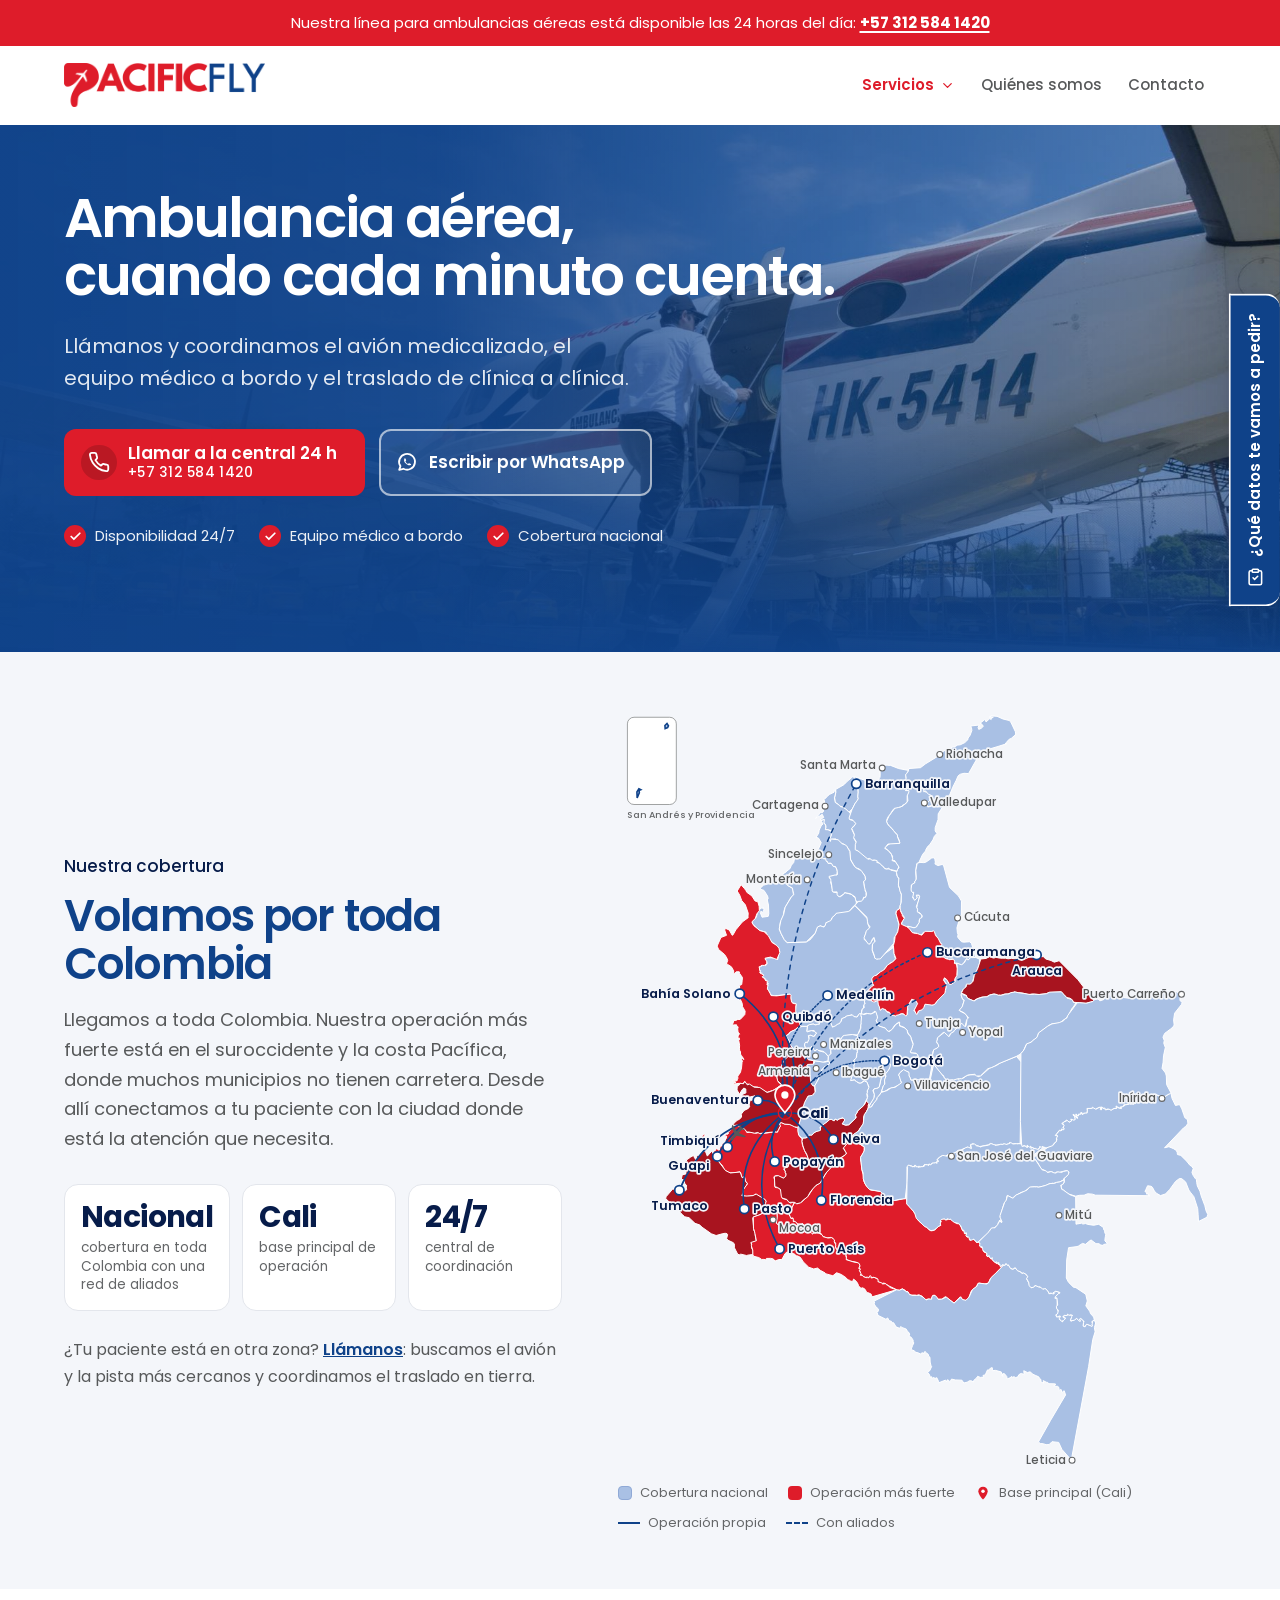
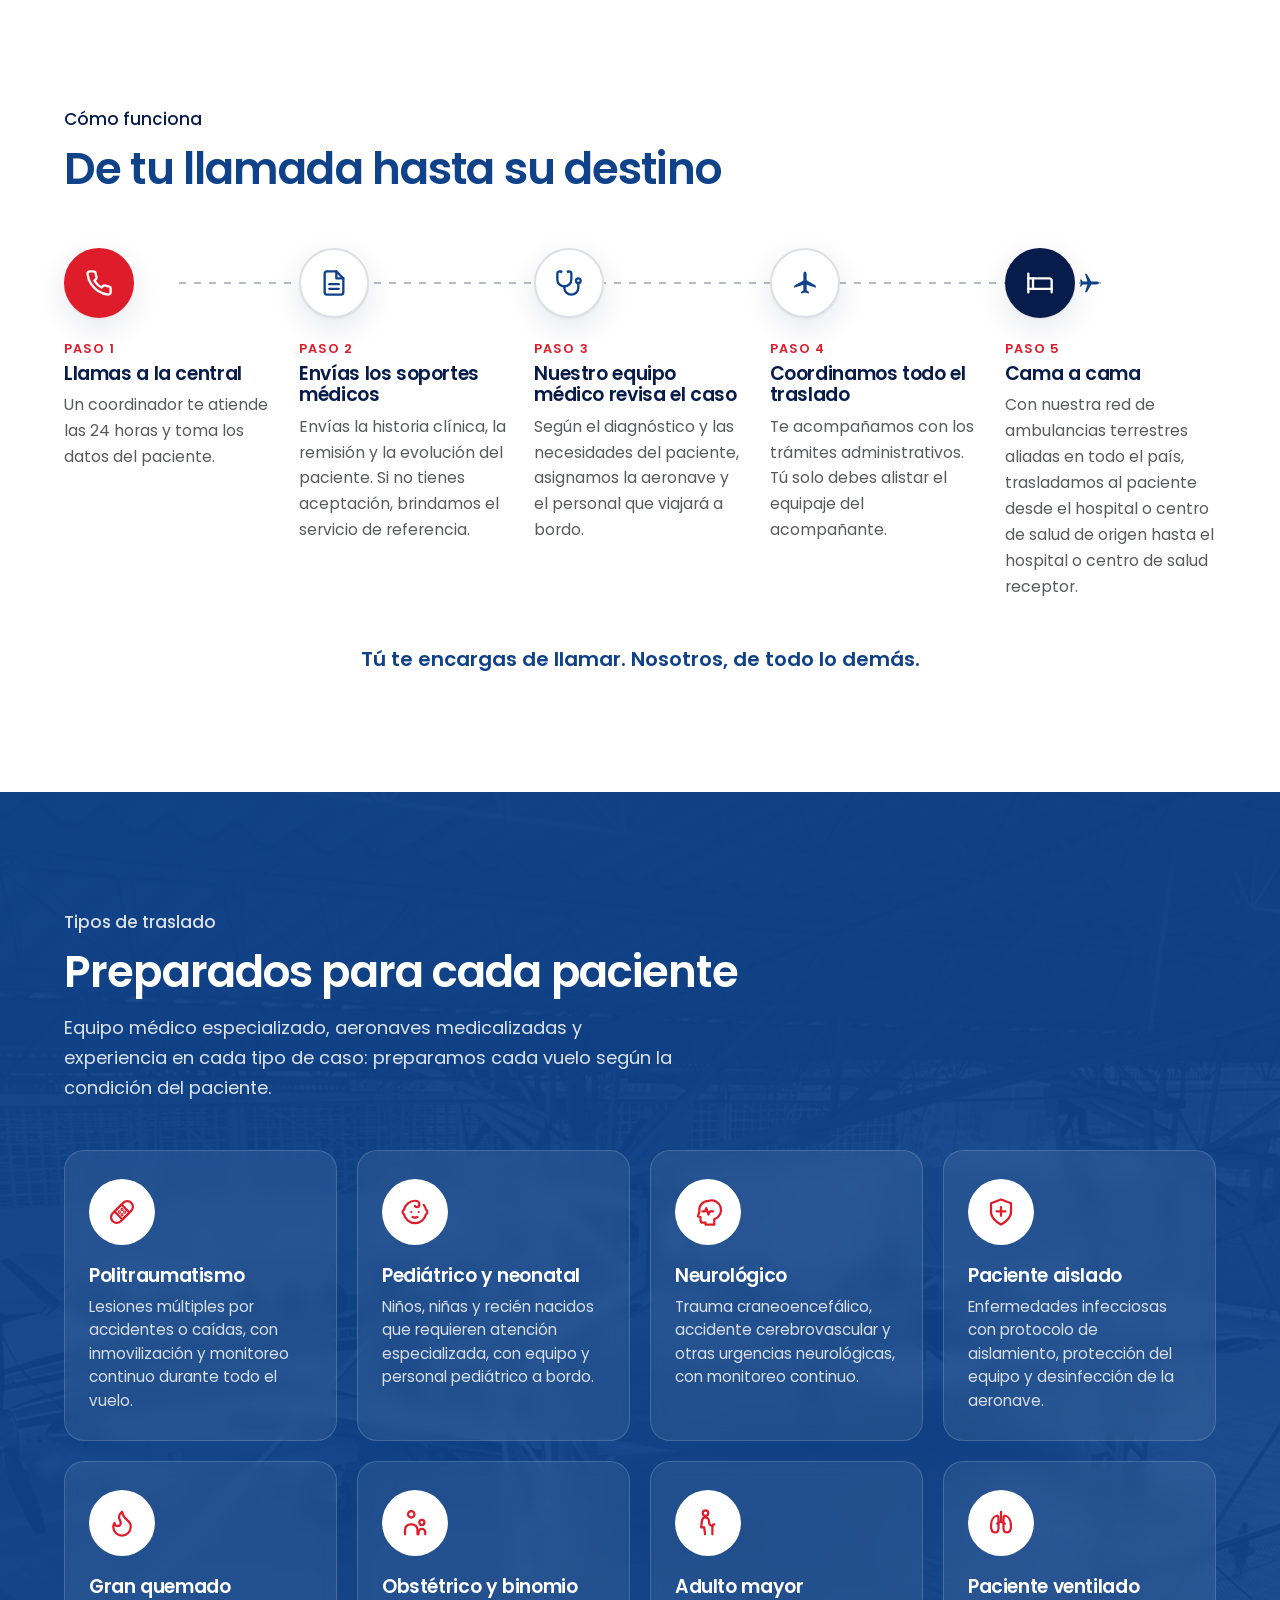
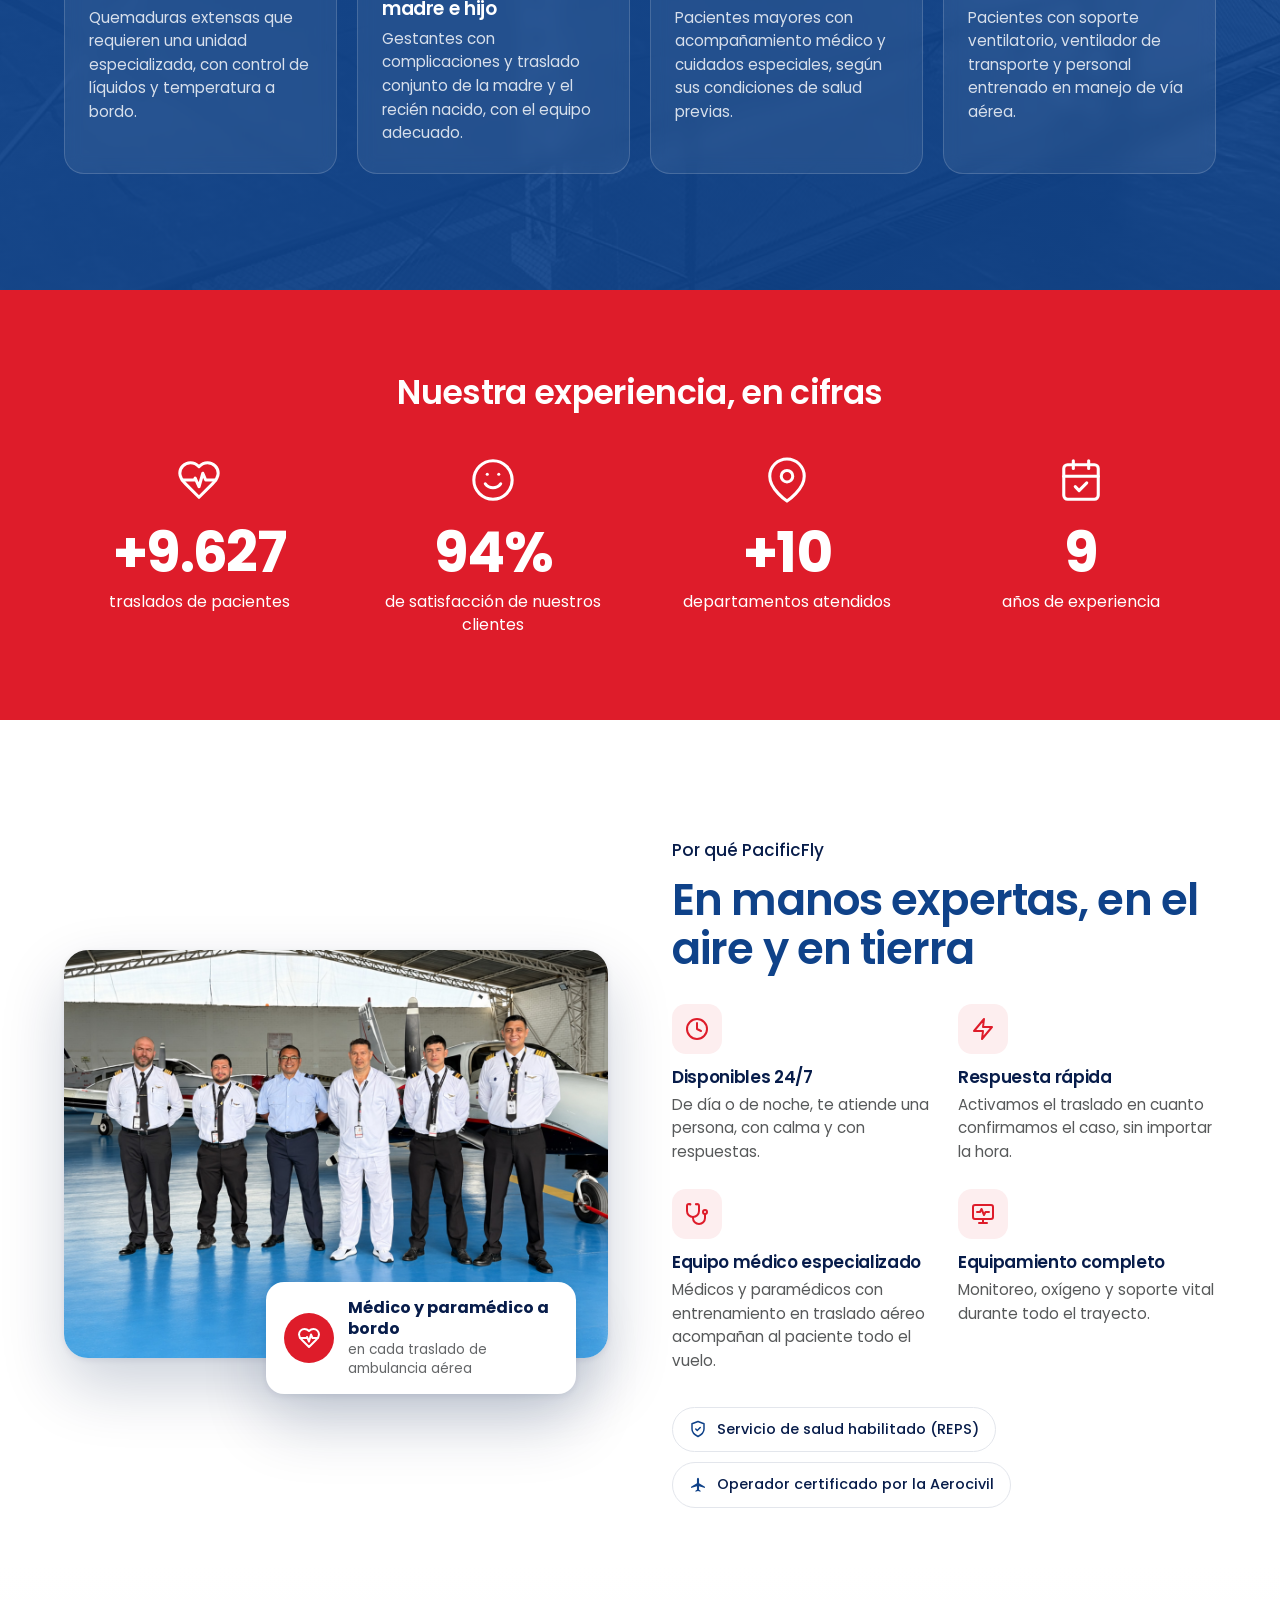
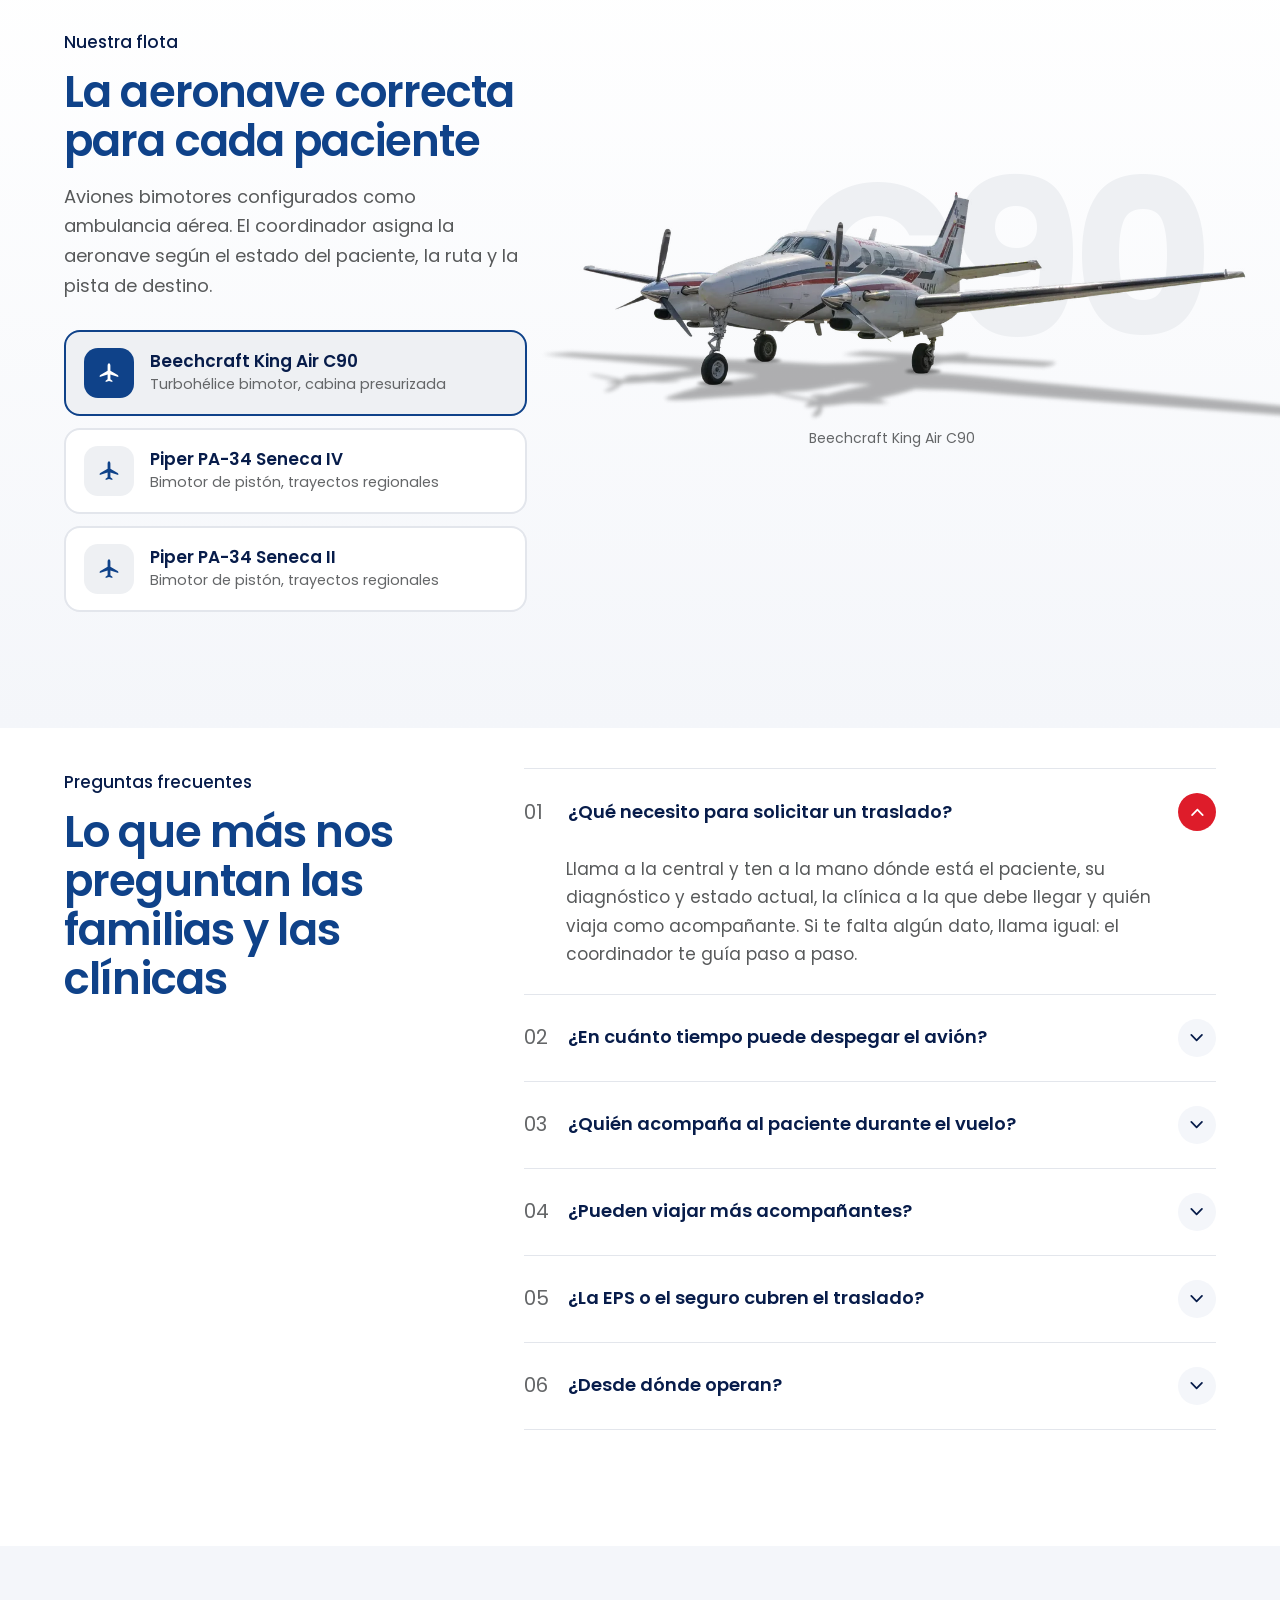
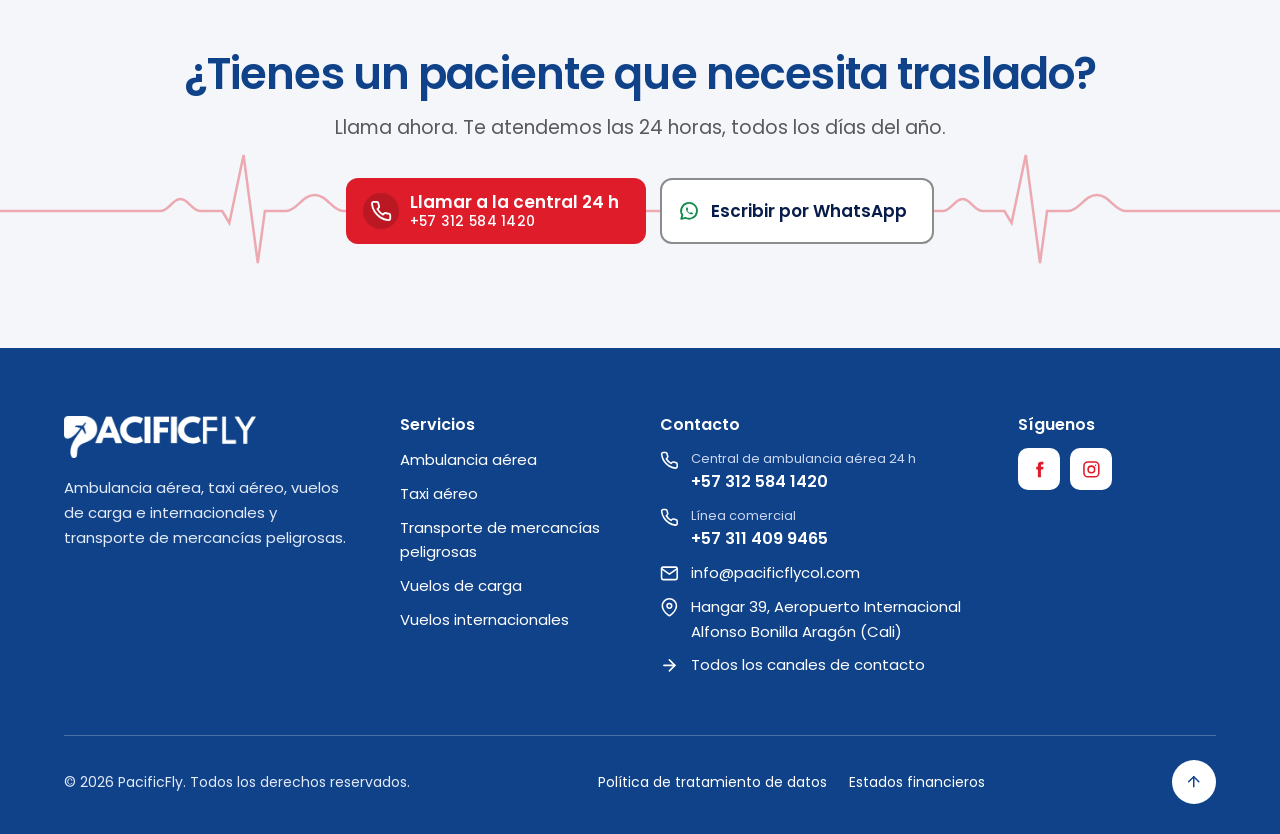
==== commit 9909d98c: "Instalar Google Tag Manager (GTM-M5Q6JZFH) en las 7 páginas" ====
--- a/index.html
+++ b/index.html
@@ -2,6 +2,13 @@
 <html lang="es-CO">
 <head>
 <meta charset="utf-8">
+<!-- Google Tag Manager -->
+<script>(function(w,d,s,l,i){w[l]=w[l]||[];w[l].push({'gtm.start':
+new Date().getTime(),event:'gtm.js'});var f=d.getElementsByTagName(s)[0],
+j=d.createElement(s),dl=l!='dataLayer'?'&l='+l:'';j.async=true;j.src=
+'https://www.googletagmanager.com/gtm.js?id='+i+dl;f.parentNode.insertBefore(j,f);
+})(window,document,'script','dataLayer','GTM-M5Q6JZFH');</script>
+<!-- End Google Tag Manager -->
 <meta name="viewport" content="width=device-width, initial-scale=1, viewport-fit=cover">
 <title>Ambulancia aérea 24 horas | PacificFly</title>
 <meta name="description" content="Ambulancia aérea las 24 horas. Llama a la central y coordinamos el avión medicalizado, el equipo médico a bordo y el traslado de clínica a clínica.">
@@ -12,6 +19,10 @@
 <script>document.documentElement.classList.add('js')</script>
 </head>
 <body>
+<!-- Google Tag Manager (noscript) -->
+<noscript><iframe src="https://www.googletagmanager.com/ns.html?id=GTM-M5Q6JZFH"
+height="0" width="0" style="display:none;visibility:hidden"></iframe></noscript>
+<!-- End Google Tag Manager (noscript) -->
 <script src="assets/iconos.js"></script>
 
 <a class="saltar" href="#contenido">Saltar al contenido</a>
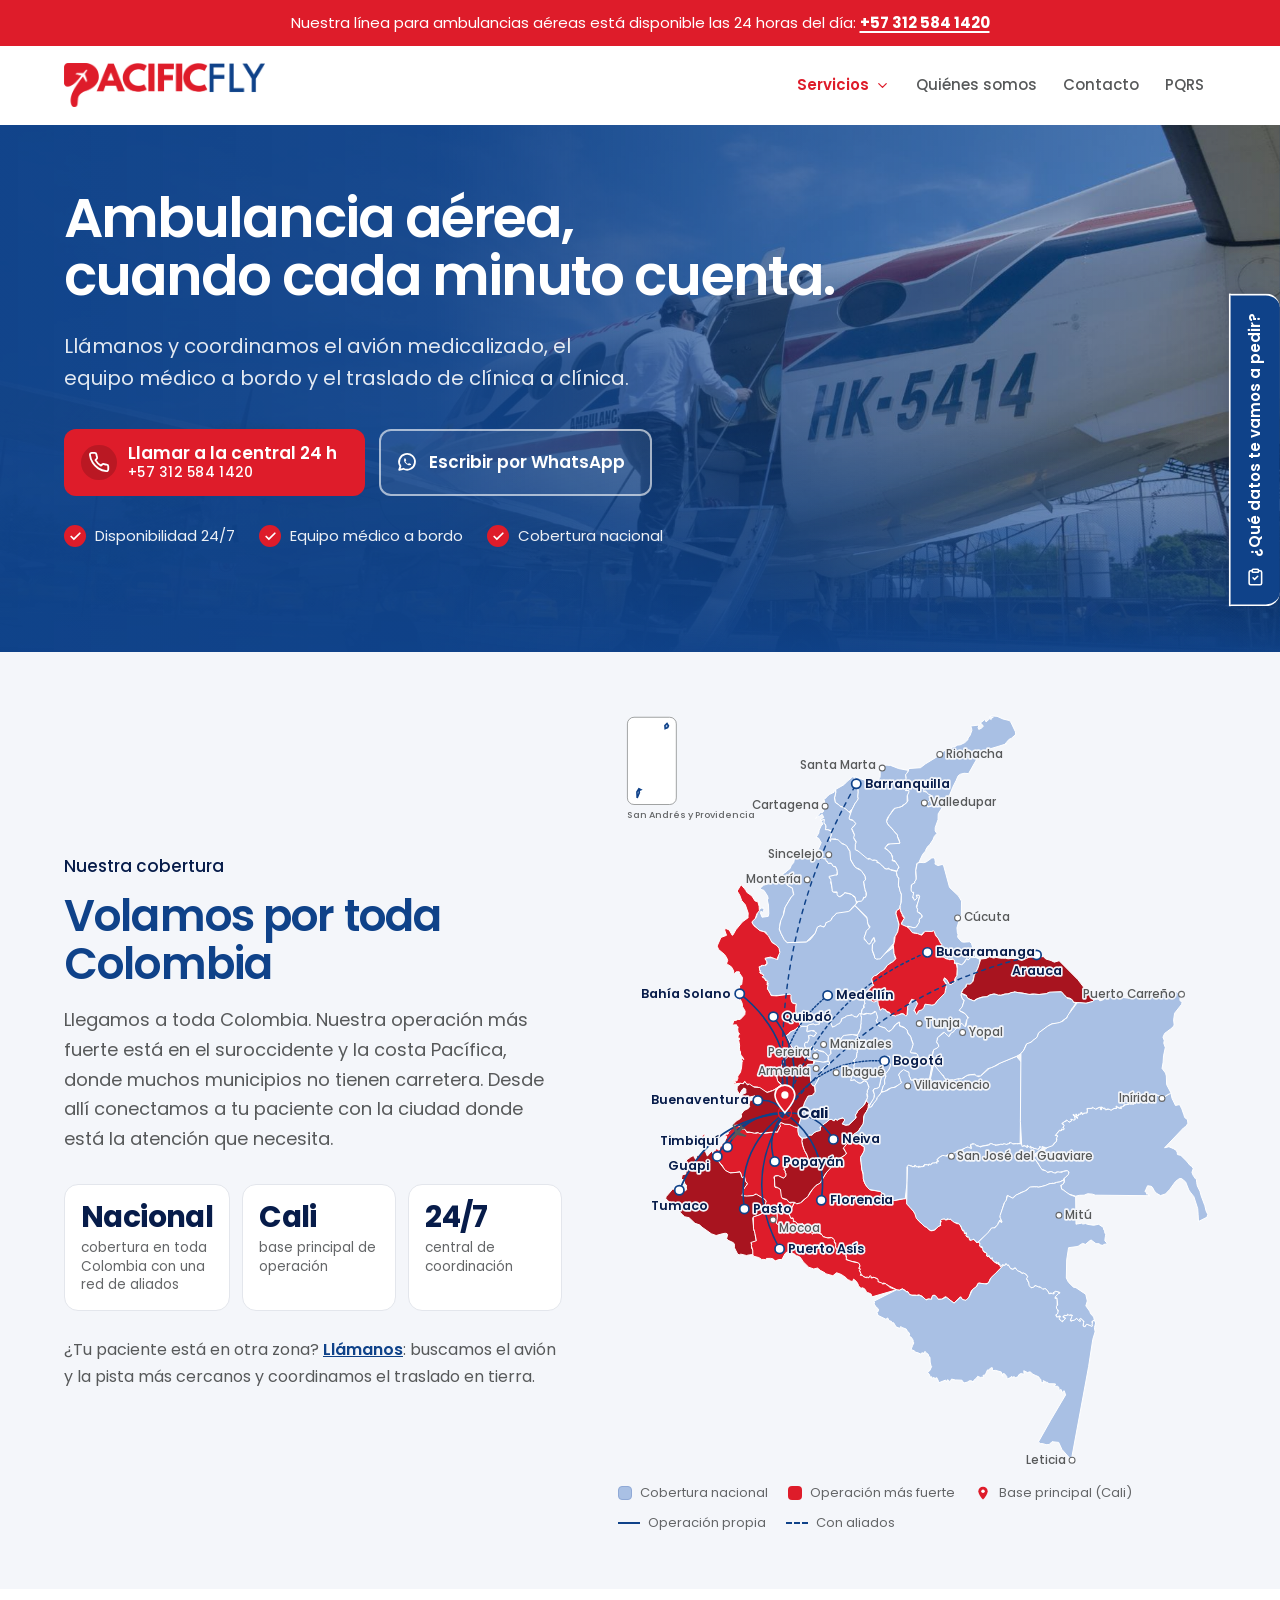
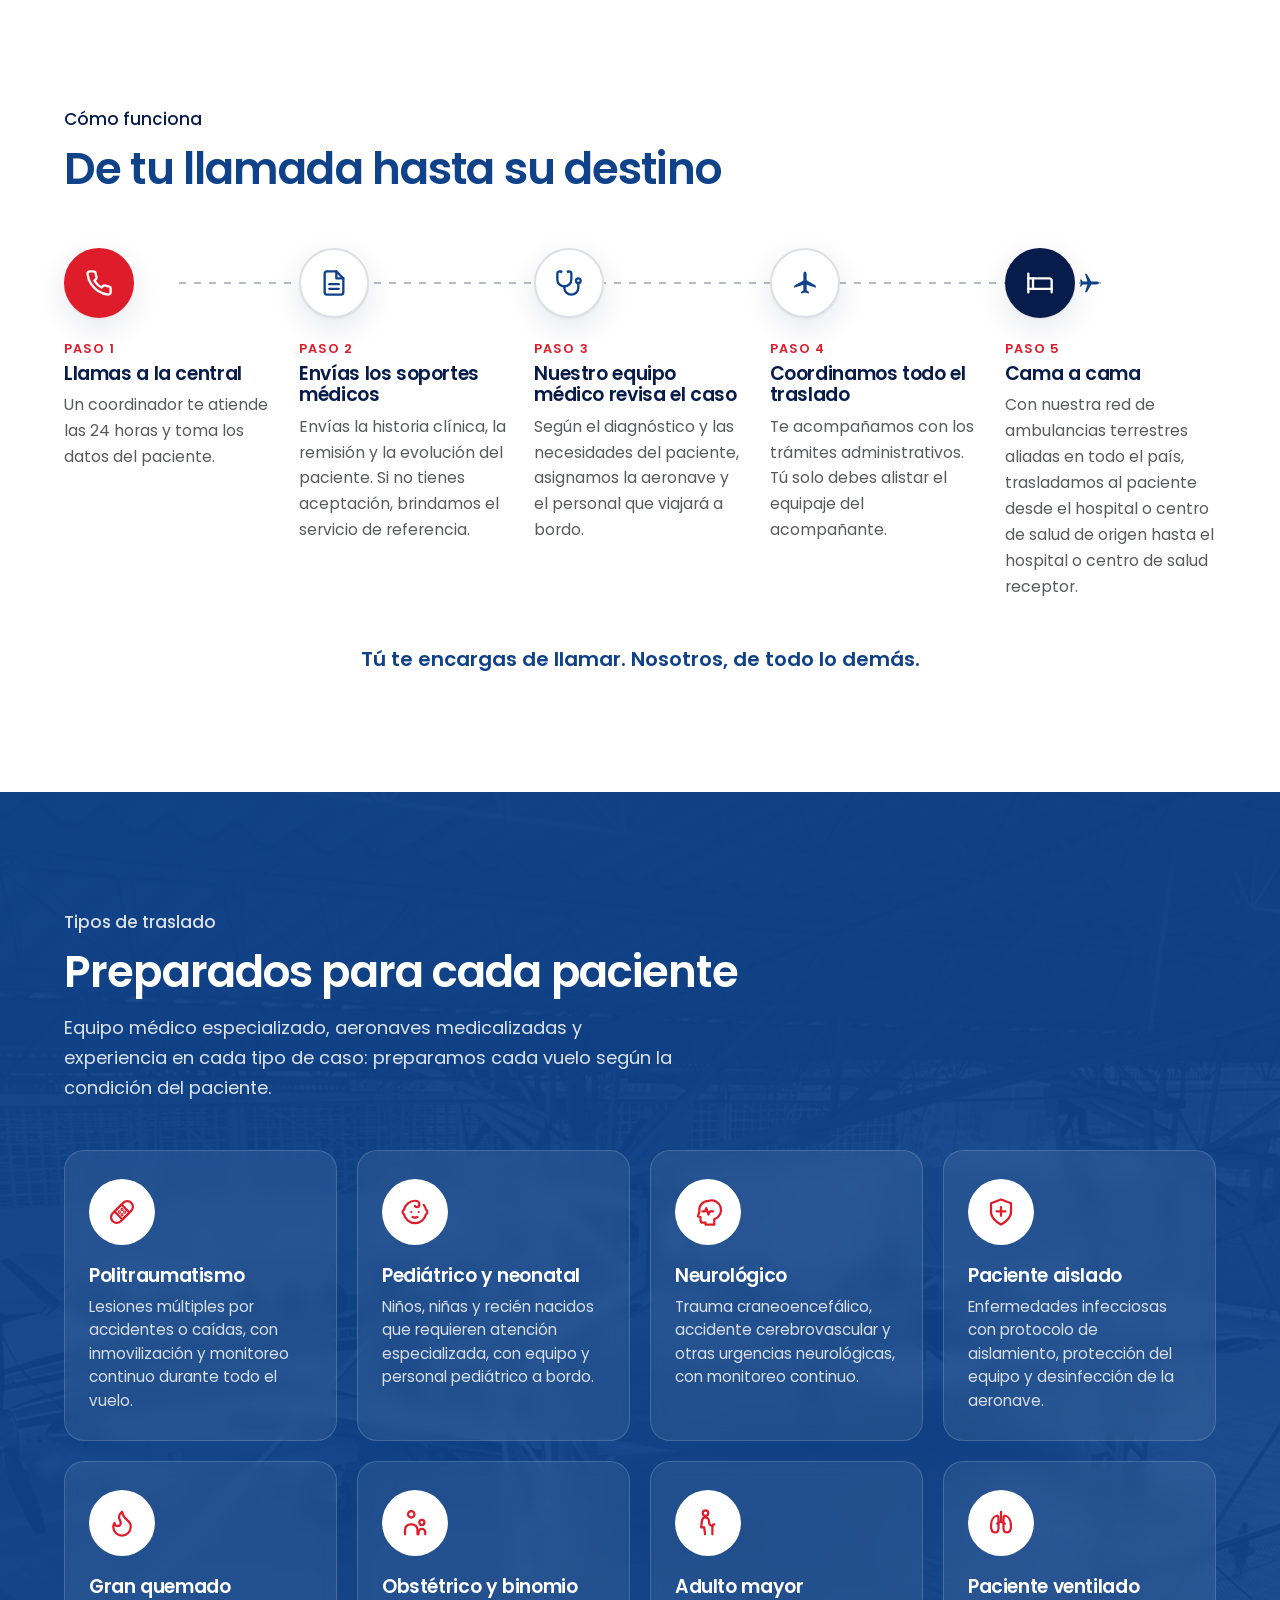
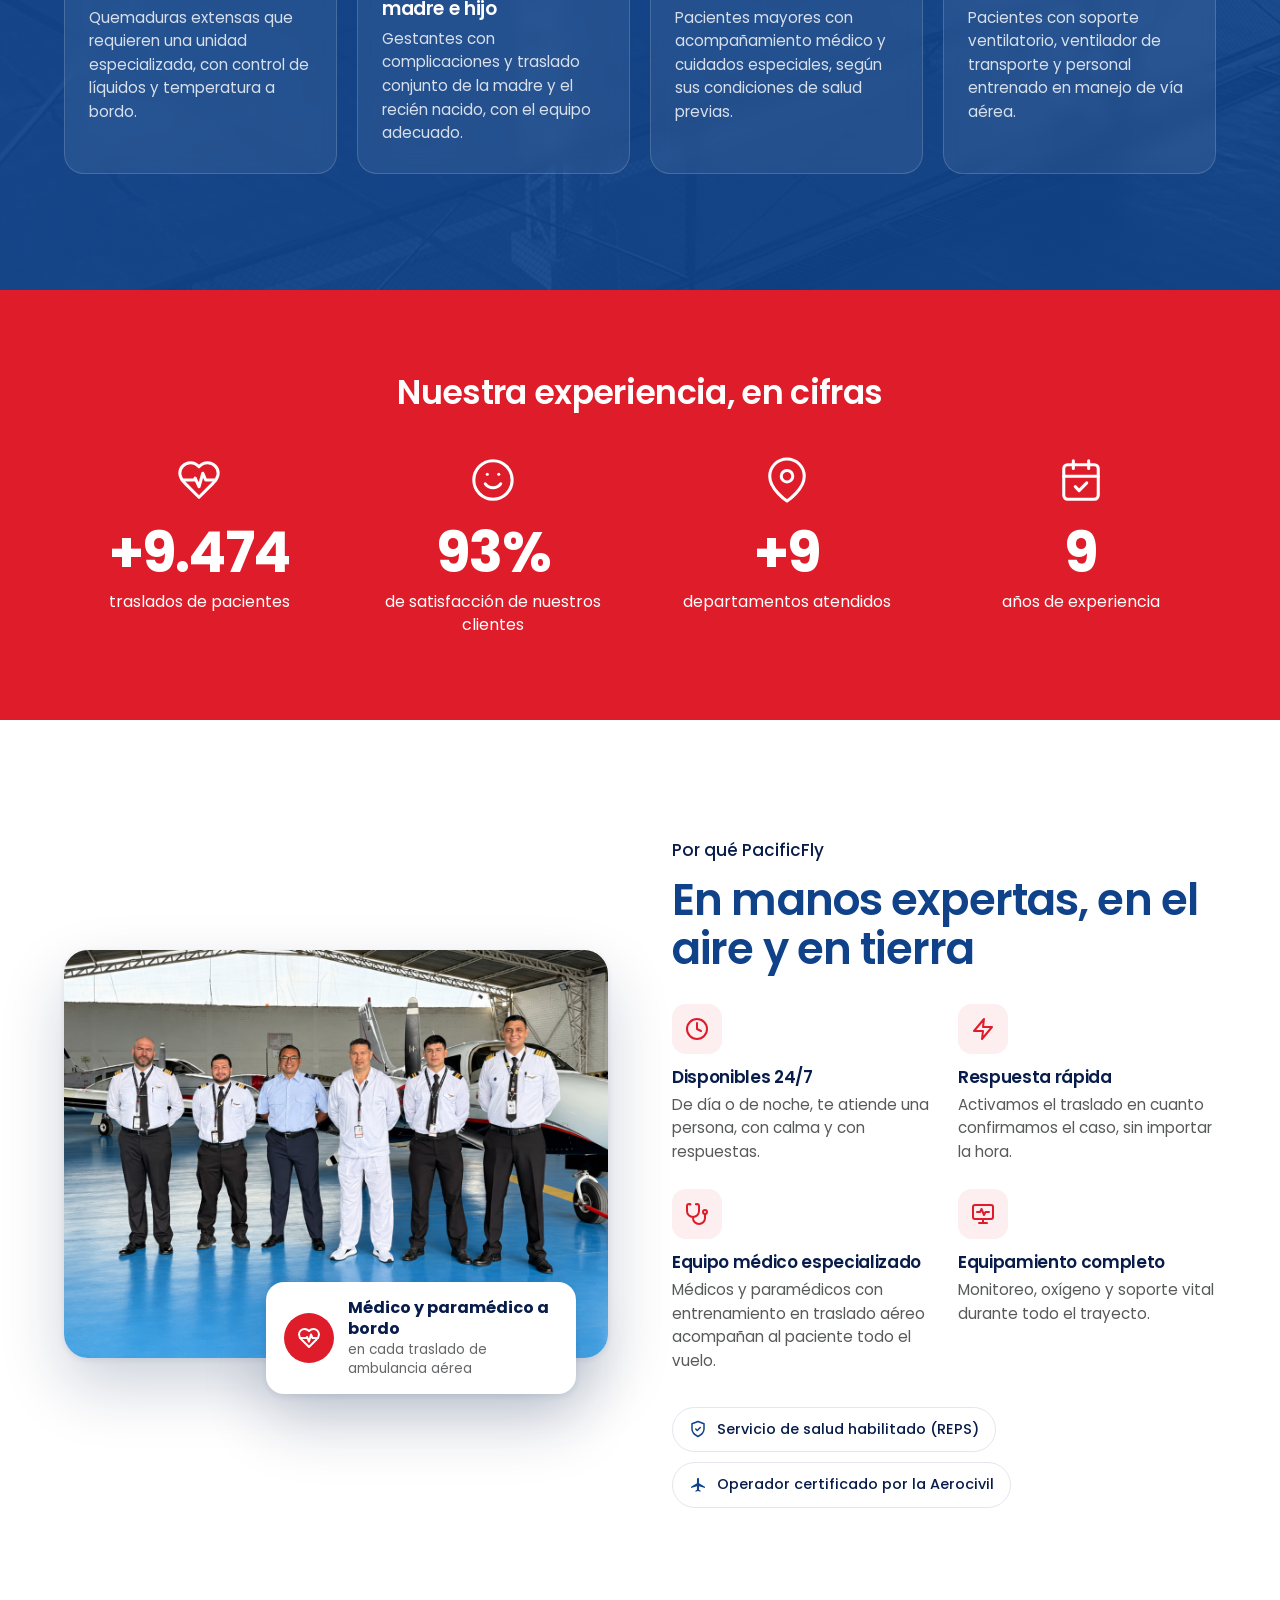
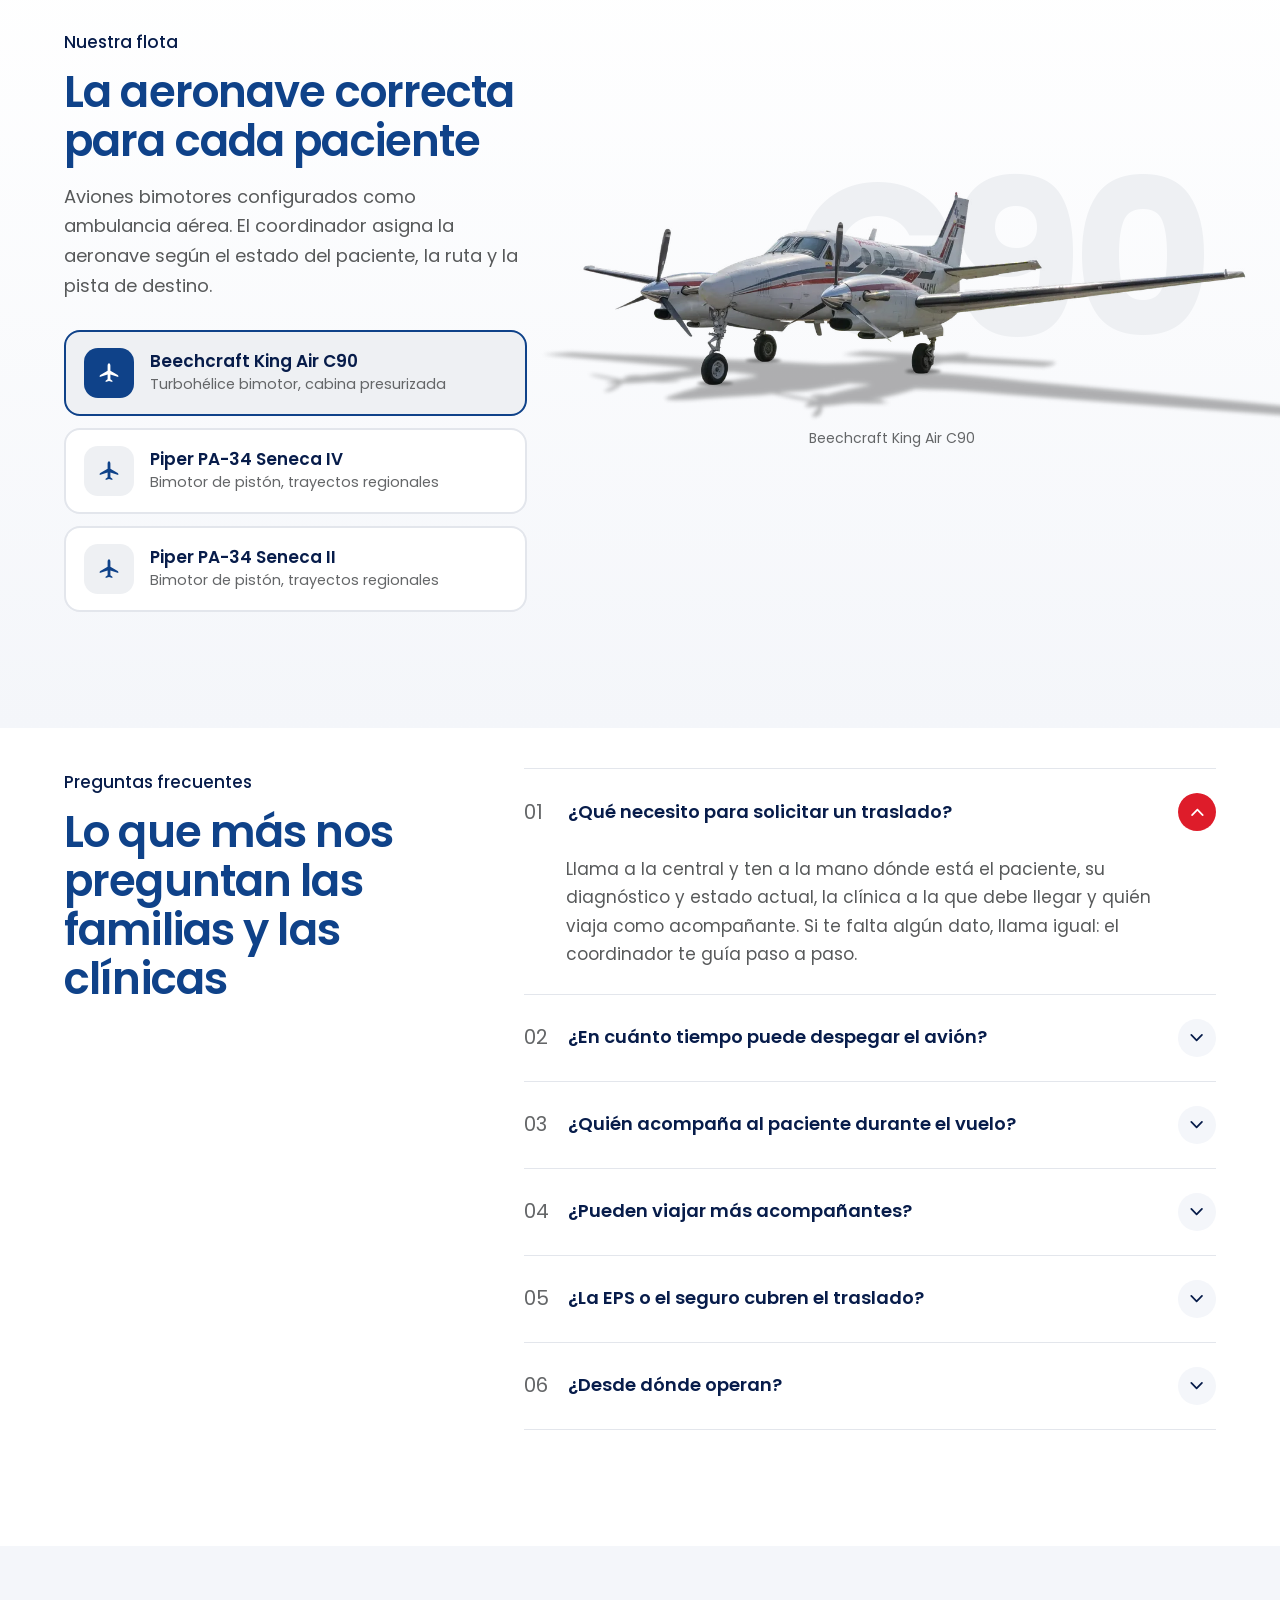
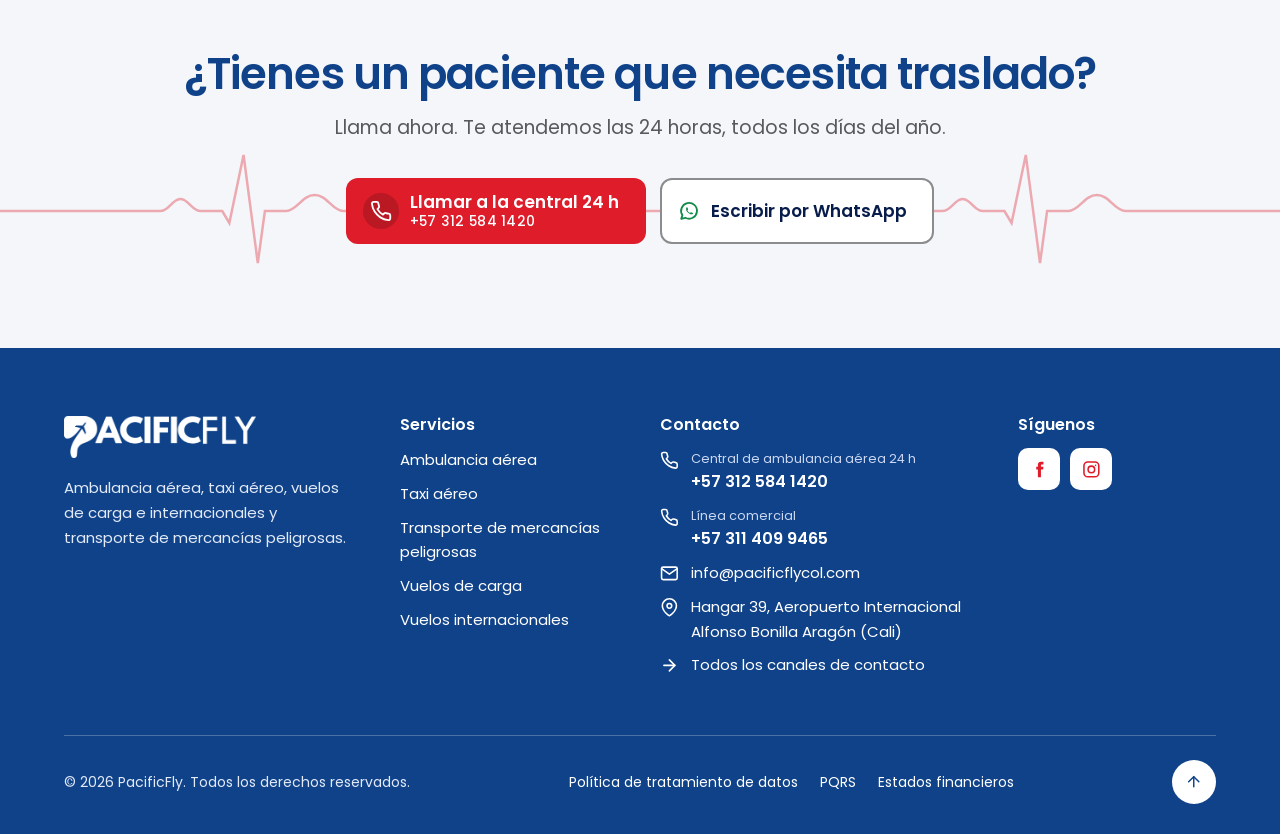
==== commit 2850439a: "PQRS: botón en el menú y formulario de peticiones, quejas y reclamos Botón PQRS junto a Contacto (me" ====
--- a/index.html
+++ b/index.html
@@ -49,6 +49,7 @@
       </div>
       <a href="index.html#nosotros">Quiénes somos</a>
       <a href="contacto.html">Contacto</a>
+      <a href="pqrs.html">PQRS</a>
     </nav>
     <button class="menu-btn" type="button" aria-expanded="false" aria-controls="menu-movil" aria-label="Abrir menú"><svg class="icono"><use href="#i-menu"/></svg></button>
   </div>
@@ -62,6 +63,7 @@
       <a href="vuelos-internacionales.html">Vuelos internacionales</a>
       <a href="index.html#nosotros">Quiénes somos</a>
       <a href="contacto.html">Contacto</a>
+      <a href="pqrs.html">PQRS</a>
     </nav>
   </div>
 </header>
@@ -305,6 +307,7 @@
       <p>© <span id="anio">2026</span> PacificFly. Todos los derechos reservados.</p>
       <nav class="pie__legal" aria-label="Información legal">
         <a href="politica-de-datos.html">Política de tratamiento de datos</a>
+        <a href="pqrs.html">PQRS</a>
         <a href="#">Estados financieros</a>
       </nav>
       <a class="subir" href="#inicio" aria-label="Volver arriba"><svg class="icono"><use href="#i-arriba"/></svg></a>
--- a/assets/estilos.css
+++ b/assets/estilos.css
@@ -178,6 +178,46 @@
 .contacto__form{padding:30px;border-radius:22px;background:#fff;border:1px solid var(--gris-linea);box-shadow:var(--sombra-alta)}
 .contacto__form h2{font-size:1.45rem}
 .contacto__form .form__aviso{margin-top:14px}
+
+/* Formulario PQRS (página PQRS): reutiliza el formulario de contacto y suma lo propio */
+.pqrs__in{max-width:880px}
+.form__nota{margin-top:16px;font-size:.875rem;color:var(--gris-2)}
+.obligatorio{color:#B0102A;font-weight:700}
+.formulario--dos{grid-template-columns:1fr 1fr;gap:16px 18px}
+.campo--ancho{grid-column:1/-1}
+.formulario--dos .campo{align-content:start}
+.campo__ayuda{font-size:.85rem;line-height:1.45;color:var(--gris-2)}
+.campo__pie{display:flex;flex-wrap:wrap;justify-content:space-between;gap:4px 16px}
+.campo__contador{margin-left:auto;font-size:.85rem;color:var(--gris-2);font-variant-numeric:tabular-nums;white-space:nowrap}
+.control--amplia{min-height:190px}
+.trampa{position:absolute;left:-10000px;top:auto;width:1px;height:1px;overflow:hidden}
+.archivos{position:relative;display:flex;flex-wrap:wrap;align-items:center;gap:10px 16px;padding:14px 16px;border:1.5px dashed var(--gris-borde);border-radius:18px;background:var(--fondo)}
+.archivos__input{position:absolute;width:1px;height:1px;opacity:0;overflow:hidden}
+.archivos__boton{display:inline-flex;align-items:center;gap:8px;min-height:44px;padding:0 18px;border-radius:999px;border:1.5px solid var(--azul);background:#fff;color:var(--azul);font-size:.9375rem;font-weight:600;cursor:pointer}
+.archivos__boton:hover{background:var(--gris-50)}
+.archivos__input:focus-visible+.archivos__boton{outline:none;box-shadow:0 0 0 4px rgba(15,66,137,.25)}
+.archivos__input[aria-invalid="true"]+.archivos__boton{border-color:var(--rojo)}
+.archivos .campo__ayuda{flex:1 1 260px}
+.archivos__lista{display:grid;gap:8px}
+.archivos__lista li{display:flex;align-items:center;gap:10px;padding:10px 14px;border-radius:12px;border:1px solid var(--gris-linea);background:#fff;font-size:.9rem}
+.archivos__nombre{flex:1;min-width:0;color:var(--navy);font-weight:500;overflow-wrap:anywhere}
+.archivos__peso{flex:none;color:var(--gris-2);font-variant-numeric:tabular-nums}
+.archivos__quitar{flex:none;min-height:36px;padding:0 12px;border-radius:999px;border:1px solid var(--gris-linea);background:#fff;color:#B0102A;font:inherit;font-size:.85rem;font-weight:600;cursor:pointer}
+.archivos__quitar:hover{background:var(--rojo-tinte)}
+.archivos__quitar:focus-visible{outline:none;box-shadow:0 0 0 4px rgba(15,66,137,.25)}
+.pqrs__datos{padding:14px 16px;border-radius:14px;background:var(--fondo);border:1px solid var(--gris-linea);font-size:.85rem;line-height:1.5}
+.pqrs__datos summary{color:var(--azul);font-weight:600;cursor:pointer}
+.pqrs__datos dl{margin:10px 0 0}
+.pqrs__datos dl div{padding:8px 0;border-top:1px solid var(--gris-linea)}
+.pqrs__datos dt{color:var(--navy);font-weight:600}
+.pqrs__datos dd{margin:2px 0 0;overflow-wrap:anywhere}
+.pqrs__datos a{color:var(--azul);font-weight:600}
+.pqrs-ok p+p{margin-top:8px}
+.pqrs-ok__titulo{font-weight:600;font-size:1.05rem}
+.pqrs-radicado{display:inline-block;padding:2px 10px;border-radius:8px;background:#fff;border:1px solid #9FD6B9;color:#0B5E35;font-size:1.15rem;letter-spacing:.02em;user-select:all;-webkit-user-select:all}
+.pqrs-copiar{margin-left:6px;color:#0B5E35;font-size:.9rem}
+.pqrs-ok__nota{font-size:.875rem}
+@media (max-width:760px){.formulario--dos{grid-template-columns:1fr}}
 
 /* Política de tratamiento de datos */
 .legal__in{display:grid;grid-template-columns:260px 1fr;gap:64px;align-items:start}
